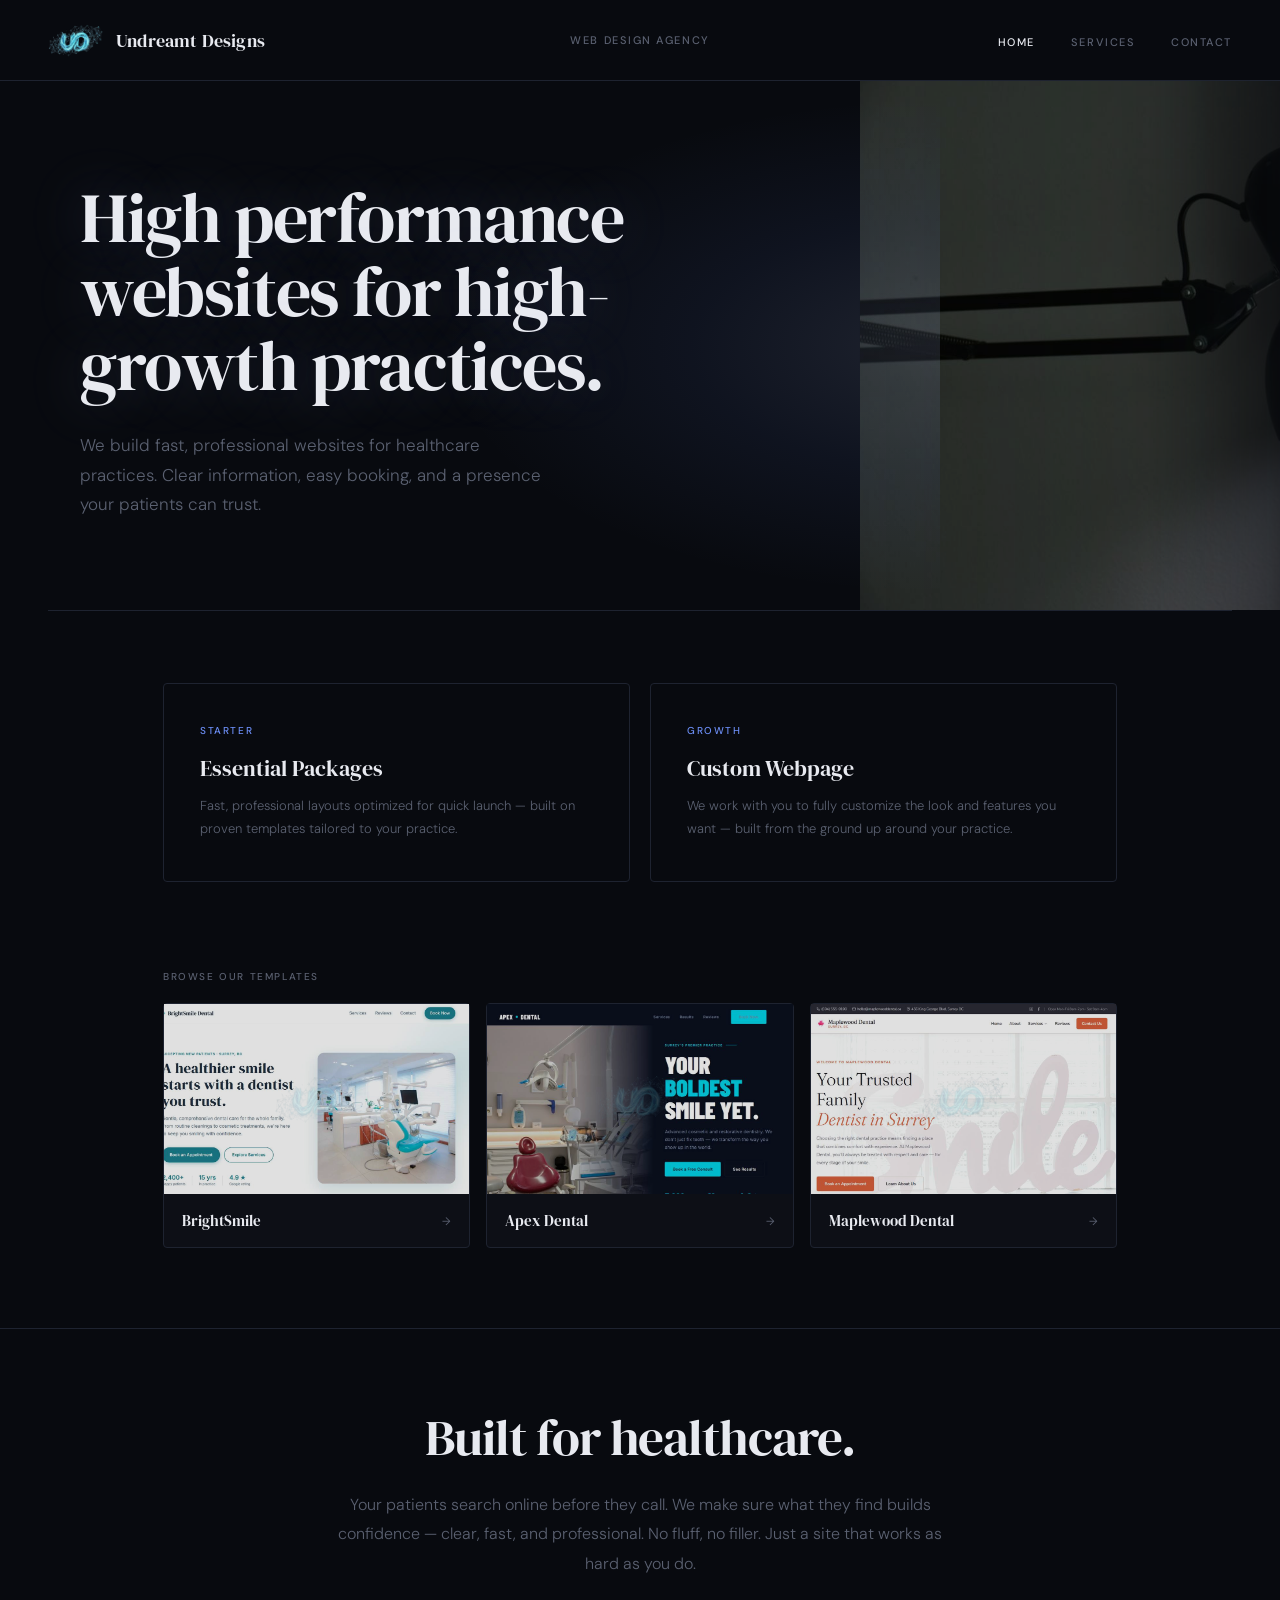
==== index.html @ f335ff95 "updated lamp" ====
<!DOCTYPE html>
<html lang="en">
<head>
  <meta charset="UTF-8" />
  <meta name="viewport" content="width=device-width, initial-scale=1.0" />
  <title>Undreamt Designs</title>
  <link rel="preconnect" href="https://fonts.googleapis.com" />
  <link rel="preconnect" href="https://fonts.gstatic.com" crossorigin />
  <link href="https://fonts.googleapis.com/css2?family=DM+Serif+Display&family=DM+Sans:wght@300;400;500&display=swap" rel="stylesheet" />
  <link rel="stylesheet" href="style.css" />
  <style>
    html {
      scroll-behavior: smooth;
    }

    /* ── Nav agency label ── */
    .nav-agency-label {
      font-size: 11px;
      font-weight: 500;
      letter-spacing: 0.14em;
      text-transform: uppercase;
      color: #5A6070;
      position: absolute;
      left: 50%;
      transform: translateX(-50%);
    }

    /* ── Template Showcase ── */
    .templates-section {
      max-width: 1050px;
      margin: 0 auto;
      padding: 0 48px 80px;
    }

    .templates-label {
      font-size: 10px;
      font-weight: 500;
      letter-spacing: 0.16em;
      text-transform: uppercase;
      color: #5A6070;
      margin-bottom: 20px;
      padding-top: 8px;
    }

    .templates-grid {
      display: grid;
      grid-template-columns: repeat(3, 1fr);
      gap: 16px;
    }

    /* ── Template Card pop-out ── */
    .template-card {
      border: 1px solid #1E2330;
      border-radius: 4px;
      overflow: visible;
      transition: transform 0.3s cubic-bezier(0.34, 1.56, 0.64, 1),
                  box-shadow 0.3s ease,
                  border-color 0.25s ease;
      position: relative;
      background: #0D0F16;
    }

    .template-card:hover {
      transform: scale(1.045) translateY(-6px);
      box-shadow: 0 24px 48px rgba(0, 0, 0, 0.55);
      border-color: #6C8EF5;
      z-index: 10;
    }

    /* ── Watermark overlay ── */
    .template-thumb-wrap {
      overflow: hidden;
      border-radius: 4px 4px 0 0;
      position: relative;
    }

    .template-thumb-wrap::after {
      content: '';
      position: absolute;
      inset: 0;
      background-image: url('logo-trimmed.png');
      background-repeat: no-repeat;
      background-position: center;
      background-size: 28%;
      opacity: 0.18;
      pointer-events: none;
    }

    .template-thumb {
      width: 100%;
      aspect-ratio: 16 / 10;
      object-fit: cover;
      object-position: center top;
      display: block;
      filter: brightness(0.88);
      transition: filter 0.3s ease;
    }

    .template-card:hover .template-thumb {
      filter: brightness(1);
    }

    .template-summary {
      padding: 16px 18px;
      display: flex;
      justify-content: space-between;
      align-items: center;
      cursor: pointer;
      user-select: none;
    }

    .template-name {
      font-family: 'DM Serif Display', serif;
      font-size: 15px;
      font-weight: 400;
      color: #E8EAF0;
    }

    .template-expand-icon {
      font-size: 11px;
      color: #5A6070;
      transition: transform 0.3s ease;
      display: inline-block;
    }

    details.template-card[open] .template-expand-icon {
      transform: rotate(90deg);
    }

    .template-detail {
      padding: 0 18px 20px;
      border-top: 1px solid #1E2330;
    }

    .template-detail p {
      font-size: 12px;
      font-weight: 300;
      color: #5A6070;
      line-height: 1.7;
      margin-bottom: 14px;
      padding-top: 14px;
    }

    .template-detail a {
      display: inline-block;
      font-size: 11px;
      font-weight: 500;
      color: #6C8EF5;
      letter-spacing: 0.07em;
      text-decoration: none;
      border-bottom: 1px solid #6C8EF5;
      padding-bottom: 2px;
    }

    .template-detail a:hover {
      opacity: 0.75;
    }

    details summary {
      list-style: none;
    }

    details summary::-webkit-details-marker {
      display: none;
    }
  </style>
</head>
<body>

  <nav>
    <div class="logo-container">
      <img src="logo-trimmed.png" class="logo-img" alt="Undreamt Designs logo" />
      <span class="logo-text">Undreamt Designs</span>
    </div>
    <span class="nav-agency-label">Web Design Agency</span>
    <ul>
      <li><a href="index.html" class="active">Home</a></li>
      <li><a href="#services">Services</a></li>
      <li><a href="contact.html">Contact</a></li>
    </ul>
  </nav>

  <section class="hero">
    <div class="hero-text">
      <h1>High performance websites for high-growth practices.</h1>
      <p>We build fast, professional websites for healthcare practices. Clear information, easy booking, and a presence your patients can trust.</p>
    </div>
    <div class="hero-lamp">
      <img src="lamp.jpg" alt="" aria-hidden="true" class="lamp-img" />
    </div>
  </section>

  <hr class="section-divider" />

  <div id="services"></div>

  <section class="tiers">
    <div class="tier-card">
      <div class="tier-label">Starter</div>
      <h3>Essential Packages</h3>
      <p>Fast, professional layouts optimized for quick launch — built on proven templates tailored to your practice.</p>
    </div>
    <div class="tier-card">
      <div class="tier-label">Growth</div>
      <h3>Custom Webpage</h3>
      <p>We work with you to fully customize the look and features you want — built from the ground up around your practice.</p>
    </div>
  </section>

  <div class="templates-section">
    <p class="templates-label">Browse our templates</p>
    <div class="templates-grid">

      <details class="template-card">
        <summary>
          <a href="https://fabo345-max.github.io/Dental-template-1/" target="_blank" class="template-thumb-wrap">
            <img src="template1.jpg" alt="BrightSmile template" class="template-thumb" />
          </a>
          <div class="template-summary">
            <span class="template-name">BrightSmile</span>
            <span class="template-expand-icon">→</span>
          </div>
        </summary>
        <div class="template-detail">
          <p>A clean, light dental practice site with a warm family feel. Includes appointment booking, services overview, and patient stats.</p>
          <a href="https://fabo345-max.github.io/Dental-template-1/" target="_blank">View live →</a>
        </div>
      </details>

      <details class="template-card">
        <summary>
          <a href="https://fabo345-max.github.io/Dental-template-2/" target="_blank" class="template-thumb-wrap">
            <img src="template2.jpg" alt="Apex Dental template" class="template-thumb" />
          </a>
          <div class="template-summary">
            <span class="template-name">Apex Dental</span>
            <span class="template-expand-icon">→</span>
          </div>
        </summary>
        <div class="template-detail">
          <p>Bold and modern dark design. Built for cosmetic and restorative practices that want to make a strong first impression.</p>
          <a href="https://fabo345-max.github.io/Dental-template-2/" target="_blank">View live →</a>
        </div>
      </details>

      <details class="template-card">
        <summary>
          <a href="https://fabo345-max.github.io/Dental-template-3/" target="_blank" class="template-thumb-wrap">
            <img src="template3.jpg" alt="Maplewood Dental template" class="template-thumb" />
          </a>
          <div class="template-summary">
            <span class="template-name">Maplewood Dental</span>
            <span class="template-expand-icon">→</span>
          </div>
        </summary>
        <div class="template-detail">
          <p>Warm and welcoming family practice design. Emphasizes trust, community, and accessibility with a classic Surrey feel.</p>
          <a href="https://fabo345-max.github.io/Dental-template-3/" target="_blank">View live →</a>
        </div>
      </details>

    </div>
  </div>

  <section class="about">
    <div class="about-inner">
      <h2>Built for healthcare.</h2>
      <p>Your patients search online before they call. We make sure what they find builds confidence — clear, fast, and professional. No fluff, no filler. Just a site that works as hard as you do.</p>
    </div>
  </section>

</body>
</html>
---- style.css ----
/* ── Reset & Base ── */
* {
  margin: 0;
  padding: 0;
  box-sizing: border-box;
}

body {
  font-family: 'DM Sans', sans-serif;
  background-color: #080A0F;
  color: #E8EAF0;
  min-height: 100vh;
}

/* ── Nav ── */
nav {
  display: flex;
  justify-content: space-between;
  align-items: center;
  padding: 22px 48px;
  border-bottom: 1px solid #1E2330;
  background-color: #080A0F;
  position: sticky;
  top: 0;
  z-index: 100;
}

.logo-container {
  display: flex;
  align-items: center;
  gap: 12px;
}

.logo-img {
  height: 36px;
  width: auto;
  display: block;
}

.logo-text {
  font-family: 'DM Serif Display', serif;
  font-size: 18px;
  font-weight: 400;
  color: #E8EAF0;
  letter-spacing: 0.01em;
}

nav ul {
  display: flex;
  gap: 36px;
  list-style: none;
  padding: 0;
  margin: 0;
}

nav ul a {
  font-size: 11px;
  font-weight: 500;
  letter-spacing: 0.14em;
  text-transform: uppercase;
  color: #5A6070;
  text-decoration: none;
  transition: color 0.2s ease;
}

nav ul a:hover,
nav ul a.active {
  color: #E8EAF0;
}

/* ── Hero ── */
.hero {
  max-width: 100%;
  margin: 0;
  padding: 0;
  display: grid;
  grid-template-columns: 1fr auto;
  align-items: center;
  position: relative;
  overflow: hidden;
  min-height: 520px;
}

/* Ambient glow — sits between text and lamp */
.hero::before {
  content: '';
  position: absolute;
  top: 50%;
  right: 340px;
  transform: translateY(-50%);
  width: 500px;
  height: 500px;
  background: radial-gradient(
    ellipse at center right,
    rgba(180, 200, 255, 0.13) 0%,
    rgba(108, 142, 245, 0.07) 35%,
    transparent 70%
  );
  pointer-events: none;
  z-index: 1;
}

.hero-text {
  padding: 100px 0 90px 80px;
  position: relative;
  z-index: 2;
  max-width: 700px;
}

.hero-lamp {
  position: relative;
  width: 420px;
  height: 100%;
  min-height: 520px;
  flex-shrink: 0;
  overflow: visible;
}

/* The lamp image — emerges from right edge */
.lamp-img {
  position: absolute;
  top: 50%;
  right: -60px;
  transform: translateY(-50%) scaleX(-1);
  height: 110%;
  width: auto;
  object-fit: cover;
  /* Dark edges fade into page background */
  -webkit-mask-image: linear-gradient(
    to right,
    transparent 0%,
    rgba(0,0,0,0.4) 15%,
    rgba(0,0,0,0.85) 40%,
    black 100%
  );
  mask-image: linear-gradient(
    to right,
    transparent 0%,
    rgba(0,0,0,0.4) 15%,
    rgba(0,0,0,0.85) 40%,
    black 100%
  );
  filter: brightness(0.75);
}

.eyebrow {
  font-size: 11px;
  font-weight: 500;
  letter-spacing: 0.16em;
  text-transform: uppercase;
  color: #6C8EF5;
  margin-bottom: 28px;
}

.hero h1 {
  font-family: 'DM Serif Display', serif;
  font-size: clamp(2.8rem, 5.5vw, 4.8rem);
  font-weight: 400;
  line-height: 1.05;
  letter-spacing: -0.02em;
  color: #E8EAF0;
  margin-bottom: 28px;
  text-shadow:
    0 0 60px rgba(200, 215, 255, 0.22),
    0 0 120px rgba(150, 180, 255, 0.1);
}

.hero p {
  font-size: 17px;
  font-weight: 300;
  color: #5A6070;
  line-height: 1.75;
  max-width: 480px;
  margin-bottom: 0;
}

/* ── CTA Link-style Button ── */
.cta-button {
  display: inline-block;
  font-size: 12px;
  font-weight: 500;
  color: #E8EAF0;
  text-decoration: none;
  border-bottom: 1px solid #6C8EF5;
  padding-bottom: 3px;
  letter-spacing: 0.07em;
  transition: color 0.2s ease;
}

.cta-button:hover {
  color: #6C8EF5;
}

/* ── Section Divider ── */
.section-divider {
  border: none;
  border-top: 1px solid #1E2330;
  margin: 0 48px;
}

/* ── Tier Cards ── */
.tiers {
  max-width: 1050px;
  margin: 0 auto;
  padding: 72px 48px 80px;
  display: grid;
  grid-template-columns: repeat(2, 1fr);
  gap: 20px;
}

.tier-card {
  border: 1px solid #1E2330;
  border-radius: 4px;
  padding: 40px 36px;
}

.tier-label {
  font-size: 10px;
  font-weight: 500;
  letter-spacing: 0.16em;
  text-transform: uppercase;
  color: #6C8EF5;
  margin-bottom: 16px;
}

.tier-card h3 {
  font-family: 'DM Serif Display', serif;
  font-size: 22px;
  font-weight: 400;
  color: #E8EAF0;
  margin-bottom: 12px;
}

.tier-card p {
  font-size: 13px;
  font-weight: 300;
  color: #5A6070;
  line-height: 1.75;
}

/* ── About ── */
.about {
  border-top: 1px solid #1E2330;
  padding: 80px 48px 100px;
  text-align: center;
}

.about-inner {
  max-width: 620px;
  margin: 0 auto;
}

.about-inner h2 {
  font-family: 'DM Serif Display', serif;
  font-size: clamp(2rem, 4vw, 3.2rem);
  font-weight: 400;
  color: #E8EAF0;
  letter-spacing: -0.02em;
  line-height: 1.1;
  margin-bottom: 24px;
}

.about-inner p {
  font-size: 16px;
  font-weight: 300;
  color: #5A6070;
  line-height: 1.85;
}

/* ── Inner Page Hero ── */
.page-hero {
  max-width: 700px;
  margin: 0 auto;
  padding: 90px 48px 60px;
}

.page-hero h1 {
  font-family: 'DM Serif Display', serif;
  font-size: clamp(2.4rem, 5vw, 4rem);
  font-weight: 400;
  color: #E8EAF0;
  letter-spacing: -0.02em;
  line-height: 1.05;
  margin-bottom: 20px;
}

.page-hero p {
  font-size: 16px;
  font-weight: 300;
  color: #5A6070;
  line-height: 1.75;
}

/* ── Services Grid ── */
.services-grid {
  max-width: 1050px;
  margin: 0 auto;
  padding: 0 48px 60px;
  display: grid;
  grid-template-columns: repeat(2, 1fr);
  gap: 20px;
}

.service-card {
  border: 1px solid #1E2330;
  border-radius: 4px;
  overflow: hidden;
  transition: border-color 0.25s ease;
}

.service-card:hover {
  border-color: #6C8EF5;
}

.service-icon {
  width: 100%;
  aspect-ratio: 4 / 3;
  object-fit: cover;
  object-position: center top;
  display: block;
  filter: brightness(0.85);
}

.service-card-body {
  padding: 28px 28px 32px;
}

.service-card h3 {
  font-family: 'DM Serif Display', serif;
  font-size: 19px;
  font-weight: 400;
  color: #E8EAF0;
  margin-bottom: 10px;
}

.service-card p {
  font-size: 13px;
  font-weight: 300;
  color: #5A6070;
  line-height: 1.75;
}

/* ── Services CTA Row ── */
.cta-row {
  text-align: center;
  padding: 20px 48px 100px;
}

/* ── Contact Form ── */
.contact-section {
  max-width: 560px;
  margin: 0 auto;
  padding: 0 48px 100px;
}

.contact-card {
  border: 1px solid #1E2330;
  border-radius: 4px;
  padding: 48px;
  display: flex;
  flex-direction: column;
  gap: 28px;
}

.contact-field {
  display: flex;
  flex-direction: column;
  gap: 8px;
}

label {
  font-size: 10px;
  font-weight: 500;
  letter-spacing: 0.14em;
  text-transform: uppercase;
  color: #5A6070;
}

input,
textarea {
  background-color: #0D0F16;
  border: 1px solid #1E2330;
  border-radius: 3px;
  padding: 12px 16px;
  color: #E8EAF0;
  font-family: 'DM Sans', sans-serif;
  font-size: 14px;
  font-weight: 300;
  outline: none;
  transition: border-color 0.2s ease;
  resize: vertical;
  width: 100%;
}

input:focus,
textarea:focus {
  border-color: #6C8EF5;
}

.contact-card button {
  display: inline-block;
  font-size: 12px;
  font-weight: 500;
  color: #E8EAF0;
  letter-spacing: 0.07em;
  background: none;
  border: none;
  border-bottom: 1px solid #6C8EF5;
  padding-bottom: 3px;
  cursor: pointer;
  transition: color 0.2s ease;
  align-self: flex-start;
  font-family: 'DM Sans', sans-serif;
}

.contact-card button:hover {
  color: #6C8EF5;
}
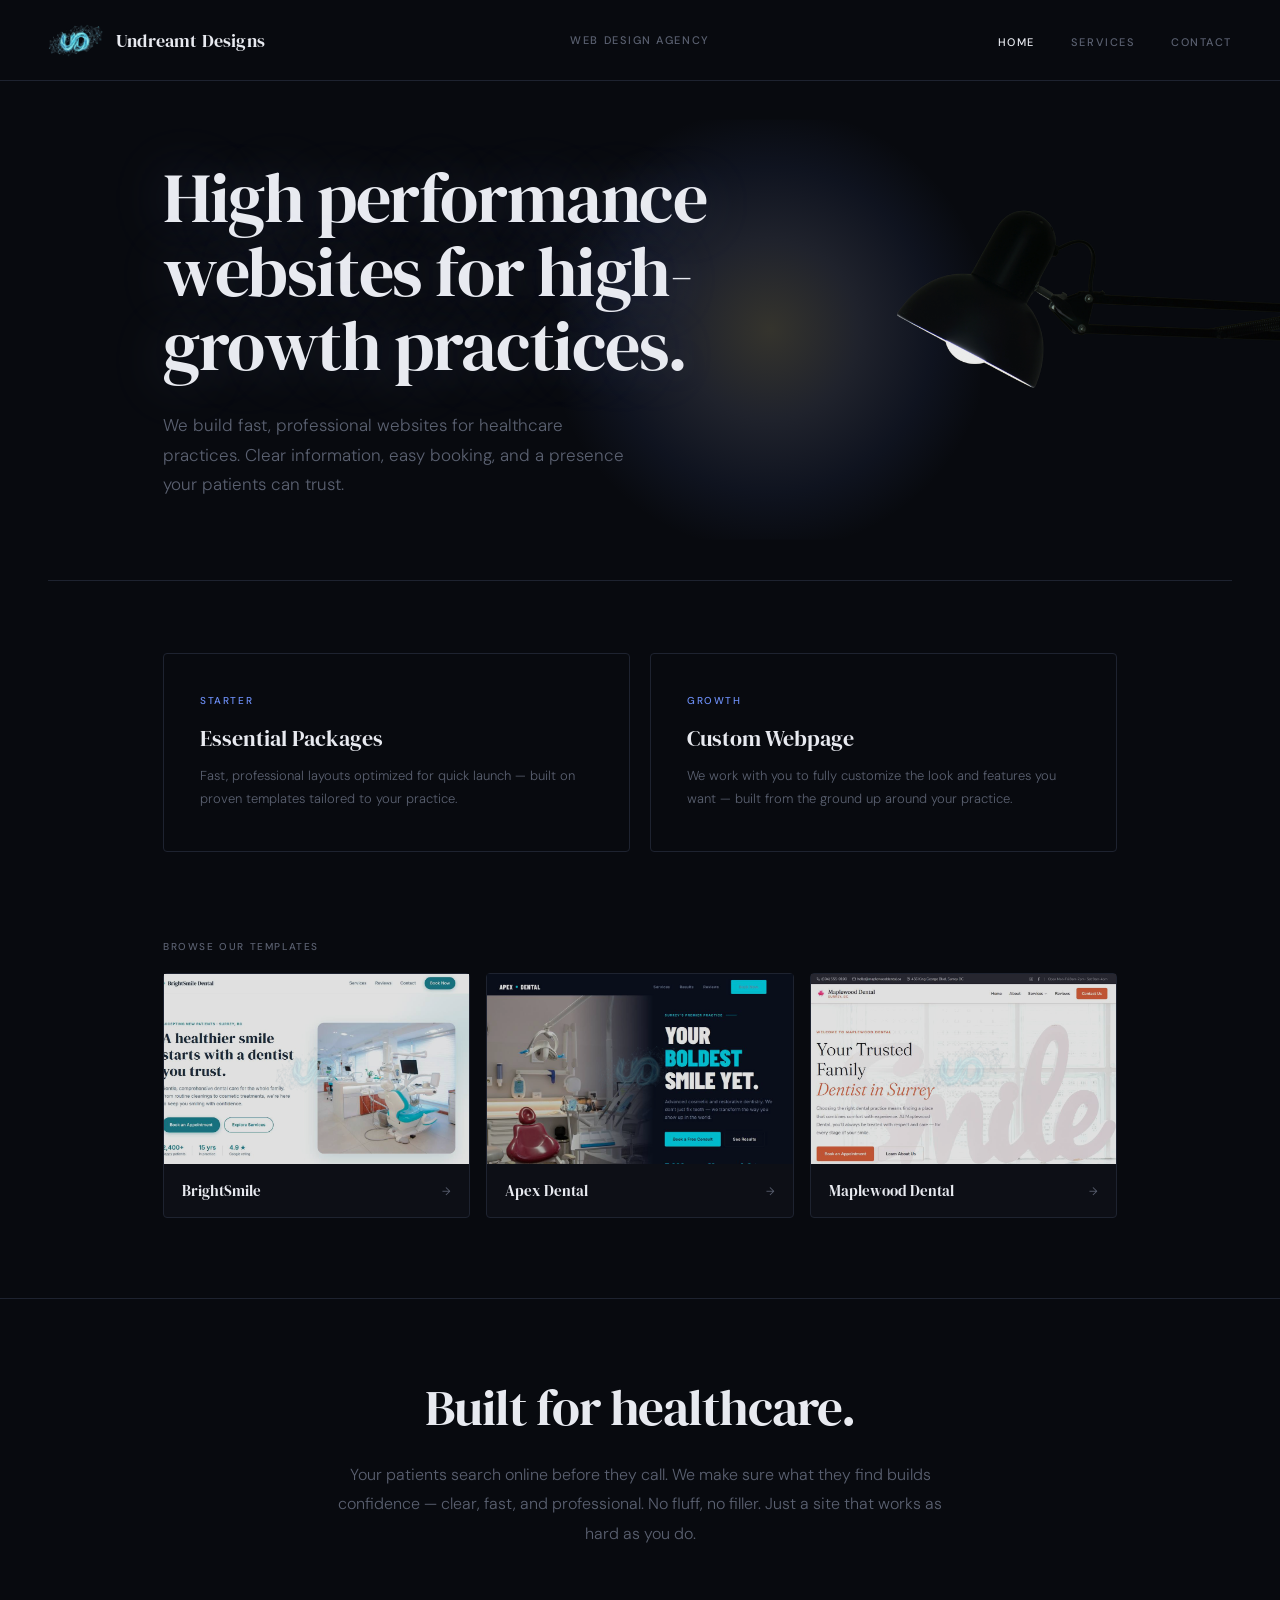
==== commit f3f09ba7: "lamp revision" ====
--- a/index.html
+++ b/index.html
@@ -186,7 +186,7 @@
       <p>We build fast, professional websites for healthcare practices. Clear information, easy booking, and a presence your patients can trust.</p>
     </div>
     <div class="hero-lamp">
-      <img src="lamp.jpg" alt="" aria-hidden="true" class="lamp-img" />
+      <img src="lamp.png" alt="" aria-hidden="true" class="lamp-img" />
     </div>
   </section>
 
--- a/style.css
+++ b/style.css
@@ -70,77 +70,57 @@
 
 /* ── Hero ── */
 .hero {
-  max-width: 100%;
-  margin: 0;
-  padding: 0;
-  display: grid;
-  grid-template-columns: 1fr auto;
+  max-width: 1050px;
+  margin: 0 auto;
+  padding: 80px 48px;
+  position: relative;
+  min-height: 480px;
+  display: flex;
   align-items: center;
+  overflow: visible;
+}
+
+.hero-text {
   position: relative;
-  overflow: hidden;
-  min-height: 520px;
-}
-
-/* Ambient glow — sits between text and lamp */
-.hero::before {
+  z-index: 2;
+  max-width: 680px;
+}
+
+.hero-lamp {
+  position: absolute;
+  right: -120px;
+  top: 50%;
+  transform: translateY(-50%);
+  width: 520px;
+  pointer-events: none;
+  z-index: 1;
+}
+
+.lamp-img {
+  width: 100%;
+  display: block;
+  opacity: 0.92;
+}
+
+/* Glow orb — emanates from the lamp bulb area toward the text */
+.hero-lamp::before {
   content: '';
   position: absolute;
-  top: 50%;
-  right: 340px;
-  transform: translateY(-50%);
-  width: 500px;
-  height: 500px;
+  /* Bulb is bottom-left of the lamp image */
+  bottom: 38%;
+  left: 5%;
+  width: 420px;
+  height: 420px;
   background: radial-gradient(
-    ellipse at center right,
-    rgba(180, 200, 255, 0.13) 0%,
-    rgba(108, 142, 245, 0.07) 35%,
-    transparent 70%
+    circle,
+    rgba(255, 240, 180, 0.18) 0%,
+    rgba(200, 210, 255, 0.12) 30%,
+    rgba(108, 142, 245, 0.07) 55%,
+    transparent 75%
   );
+  transform: translate(-55%, 40%);
   pointer-events: none;
-  z-index: 1;
-}
-
-.hero-text {
-  padding: 100px 0 90px 80px;
-  position: relative;
-  z-index: 2;
-  max-width: 700px;
-}
-
-.hero-lamp {
-  position: relative;
-  width: 420px;
-  height: 100%;
-  min-height: 520px;
-  flex-shrink: 0;
-  overflow: visible;
-}
-
-/* The lamp image — emerges from right edge */
-.lamp-img {
-  position: absolute;
-  top: 50%;
-  right: -60px;
-  transform: translateY(-50%) scaleX(-1);
-  height: 110%;
-  width: auto;
-  object-fit: cover;
-  /* Dark edges fade into page background */
-  -webkit-mask-image: linear-gradient(
-    to right,
-    transparent 0%,
-    rgba(0,0,0,0.4) 15%,
-    rgba(0,0,0,0.85) 40%,
-    black 100%
-  );
-  mask-image: linear-gradient(
-    to right,
-    transparent 0%,
-    rgba(0,0,0,0.4) 15%,
-    rgba(0,0,0,0.85) 40%,
-    black 100%
-  );
-  filter: brightness(0.75);
+  z-index: -1;
 }
 
 .eyebrow {
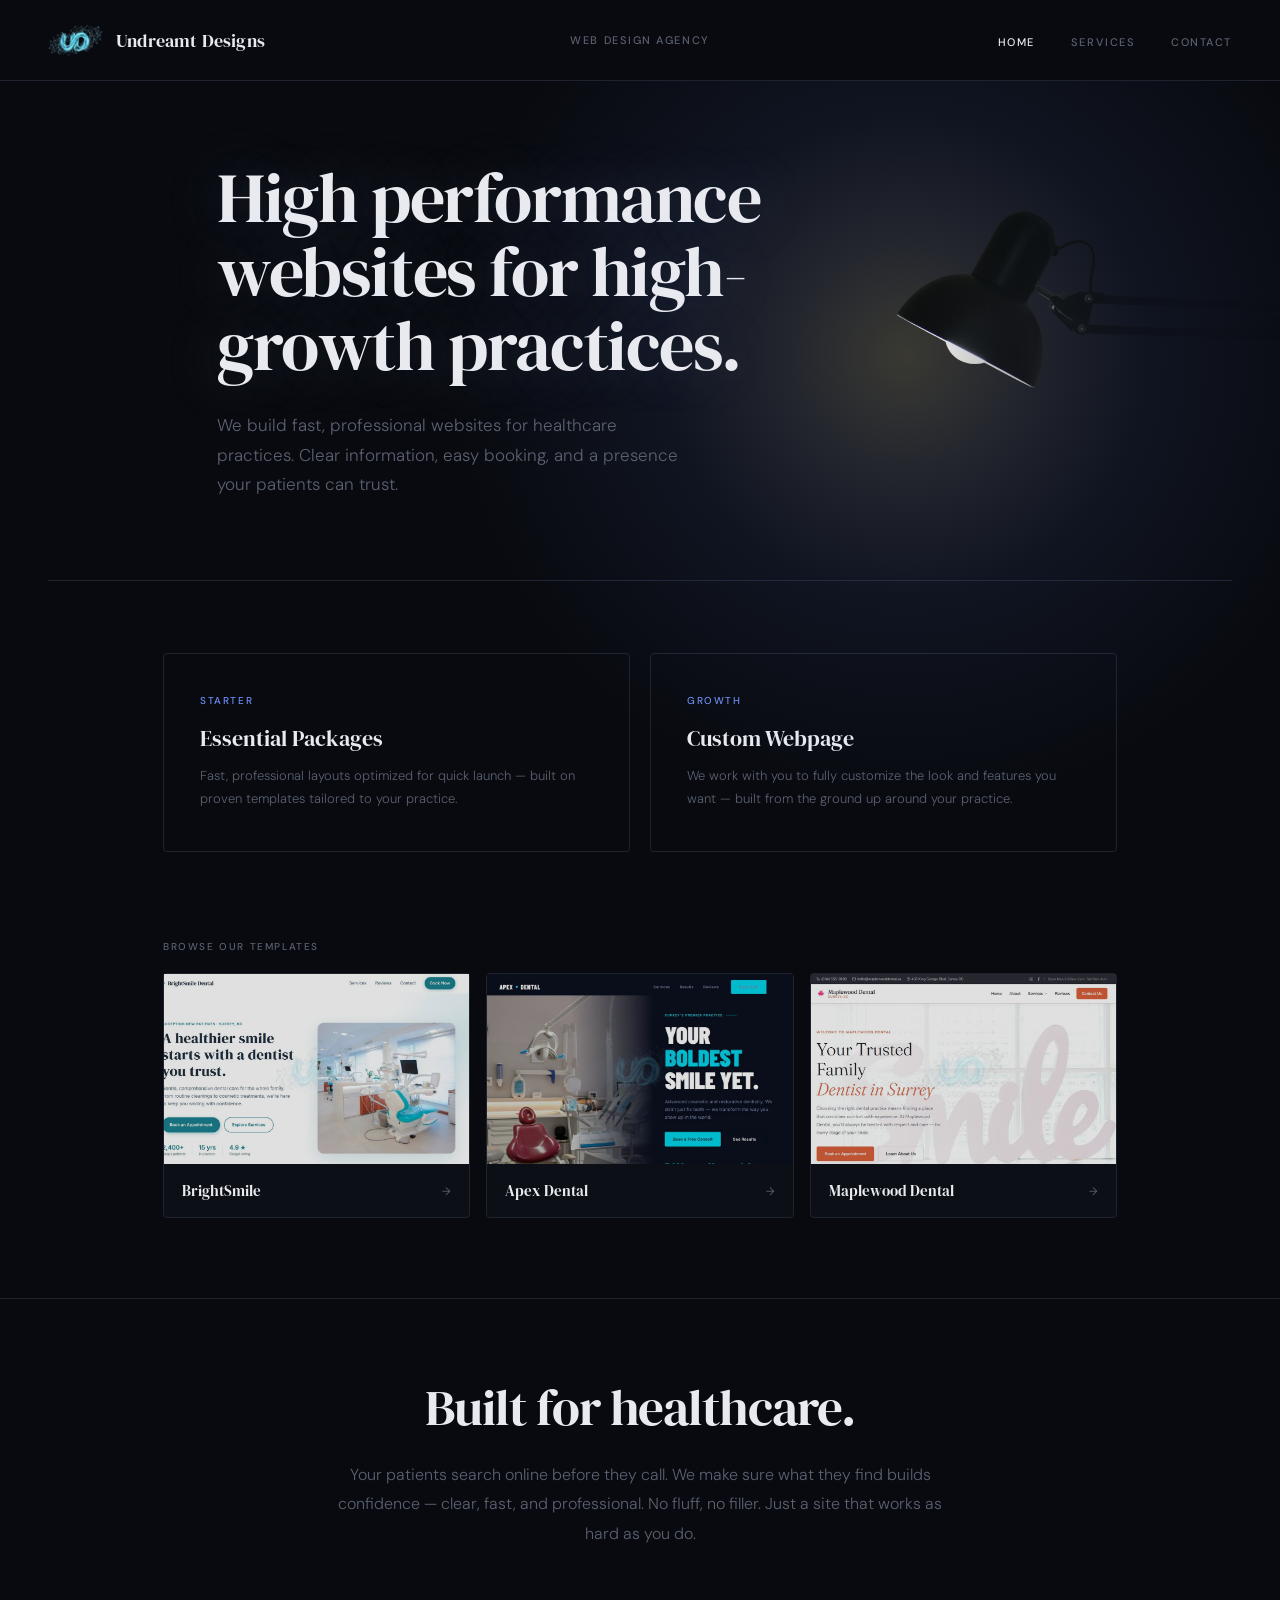
==== commit 981200d6: "d" ====
--- a/index.html
+++ b/index.html
@@ -162,6 +162,23 @@
 
     details summary::-webkit-details-marker {
       display: none;
+    }
+
+    /* ── Mobile overrides ── */
+    @media (max-width: 768px) {
+      .templates-section {
+        padding: 0 20px 60px;
+      }
+      .templates-grid {
+        grid-template-columns: 1fr;
+        gap: 14px;
+      }
+      .template-card:hover {
+        transform: none;
+      }
+      .nav-agency-label {
+        display: none;
+      }
     }
   </style>
 </head>
--- a/style.css
+++ b/style.css
@@ -77,13 +77,15 @@
   min-height: 480px;
   display: flex;
   align-items: center;
+  justify-content: flex-end;
   overflow: visible;
 }
 
 .hero-text {
   position: relative;
-  z-index: 2;
-  max-width: 680px;
+  z-index: 3;
+  max-width: 620px;
+  margin-right: 280px;
 }
 
 .hero-lamp {
@@ -94,33 +96,51 @@
   width: 520px;
   pointer-events: none;
   z-index: 1;
+  -webkit-mask-image: linear-gradient(
+    to right,
+    black 0%,
+    black 30%,
+    rgba(0,0,0,0.6) 55%,
+    rgba(0,0,0,0.2) 75%,
+    transparent 100%
+  );
+  mask-image: linear-gradient(
+    to right,
+    black 0%,
+    black 30%,
+    rgba(0,0,0,0.6) 55%,
+    rgba(0,0,0,0.2) 75%,
+    transparent 100%
+  );
 }
 
 .lamp-img {
   width: 100%;
   display: block;
   opacity: 0.92;
-}
-
-/* Glow orb — emanates from the lamp bulb area toward the text */
-.hero-lamp::before {
+  mix-blend-mode: screen;
+}
+
+/* Glow — lives on the hero so it can arc freely across the full width */
+.hero::after {
   content: '';
   position: absolute;
-  /* Bulb is bottom-left of the lamp image */
-  bottom: 38%;
-  left: 5%;
-  width: 420px;
-  height: 420px;
+  /* Anchor near the lamp bulb: right side, vertically centered */
+  right: 260px;
+  top: 55%;
+  width: 900px;
+  height: 900px;
   background: radial-gradient(
     circle,
-    rgba(255, 240, 180, 0.18) 0%,
-    rgba(200, 210, 255, 0.12) 30%,
-    rgba(108, 142, 245, 0.07) 55%,
-    transparent 75%
+    rgba(255, 245, 190, 0.20) 0%,
+    rgba(220, 225, 255, 0.13) 18%,
+    rgba(108, 142, 245, 0.08) 38%,
+    rgba(108, 142, 245, 0.03) 58%,
+    transparent 72%
   );
-  transform: translate(-55%, 40%);
+  transform: translate(50%, -50%);
   pointer-events: none;
-  z-index: -1;
+  z-index: 0;
 }
 
 .eyebrow {
@@ -396,3 +416,159 @@
 .contact-card button:hover {
   color: #6C8EF5;
 }
+
+/* ══════════════════════════════════════════
+   MOBILE RESPONSIVE — max 768px
+   ══════════════════════════════════════════ */
+@media (max-width: 768px) {
+
+  /* ── Nav ── */
+  nav {
+    padding: 16px 20px;
+    flex-wrap: wrap;
+    gap: 12px;
+  }
+
+  .logo-text {
+    font-size: 15px;
+  }
+
+  .logo-img {
+    height: 28px;
+  }
+
+  /* Hide "Web Design Agency" label on mobile — too cramped */
+  .nav-agency-label {
+    display: none;
+  }
+
+  nav ul {
+    gap: 18px;
+  }
+
+  nav ul a {
+    font-size: 10px;
+  }
+
+  /* ── Hero ── */
+  .hero {
+    padding: 48px 20px 40px;
+    min-height: auto;
+    flex-direction: column;
+    align-items: flex-start;
+    justify-content: flex-start;
+    overflow: hidden;
+  }
+
+  .hero-text {
+    max-width: 100%;
+    margin-right: 0;
+    z-index: 2;
+  }
+
+  /* Hide lamp on mobile — too complex to lay out */
+  .hero-lamp {
+    display: none;
+  }
+
+  /* Kill glow pseudo-element on mobile */
+  .hero::after {
+    display: none;
+  }
+
+  .hero h1 {
+    font-size: clamp(2rem, 9vw, 2.8rem);
+    margin-bottom: 16px;
+  }
+
+  .hero p {
+    font-size: 15px;
+    max-width: 100%;
+  }
+
+  /* ── Section divider ── */
+  .section-divider {
+    margin: 0 20px;
+  }
+
+  /* ── Tier cards ── */
+  .tiers {
+    padding: 40px 20px 48px;
+    grid-template-columns: 1fr;
+    gap: 14px;
+  }
+
+  .tier-card {
+    padding: 28px 24px;
+  }
+
+  /* ── Templates section ── */
+  .templates-section {
+    padding: 0 20px 60px;
+  }
+
+  .templates-grid {
+    grid-template-columns: 1fr;
+    gap: 14px;
+  }
+
+  /* ── About ── */
+  .about {
+    padding: 60px 20px 72px;
+  }
+
+  /* ── Page hero (services/contact inner pages) ── */
+  .page-hero {
+    padding: 60px 20px 40px;
+  }
+
+  .page-hero h1 {
+    font-size: clamp(2rem, 8vw, 2.8rem);
+  }
+
+  /* ── Services grid ── */
+  .services-grid {
+    padding: 0 20px 48px;
+    grid-template-columns: 1fr;
+  }
+
+  /* ── CTA row ── */
+  .cta-row {
+    padding: 0 20px 80px;
+  }
+
+  /* ── Contact form ── */
+  .contact-section {
+    padding: 0 20px 80px;
+  }
+
+  .contact-card {
+    padding: 28px 20px;
+  }
+}
+
+/* ══════════════════════════════════════════
+   SMALL MOBILE — max 480px
+   ══════════════════════════════════════════ */
+@media (max-width: 480px) {
+
+  nav ul {
+    gap: 12px;
+  }
+
+  .logo-text {
+    font-size: 13px;
+  }
+
+  .hero h1 {
+    font-size: 1.9rem;
+  }
+
+  .tier-card h3 {
+    font-size: 19px;
+  }
+
+  .about-inner h2 {
+    font-size: 1.8rem;
+  }
+}
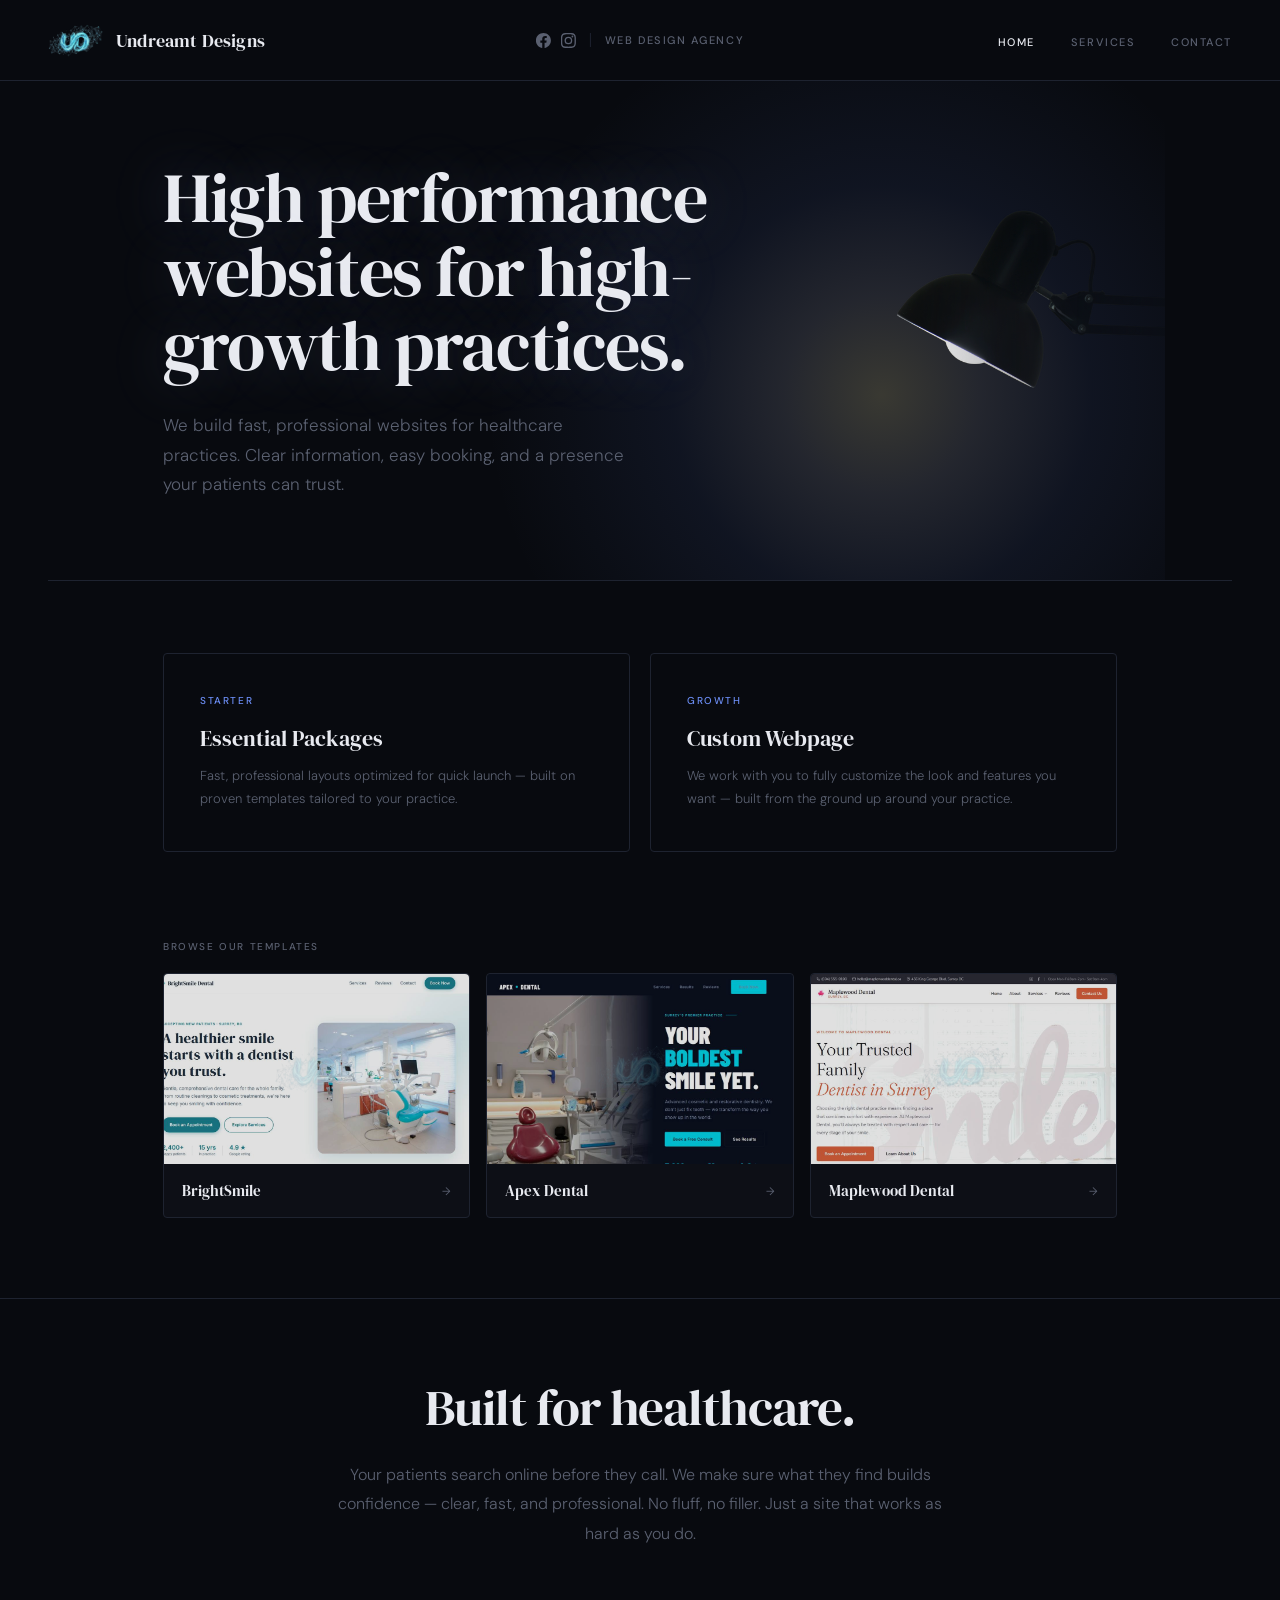
==== commit 76a26477: "social media links" ====
--- a/index.html
+++ b/index.html
@@ -13,16 +13,53 @@
       scroll-behavior: smooth;
     }
 
-    /* ── Nav agency label ── */
+    /* ── Nav center group (social icons + label) ── */
+    .nav-center {
+      position: absolute;
+      left: 50%;
+      transform: translateX(-50%);
+      display: flex;
+      align-items: center;
+      gap: 14px;
+    }
+
+    .nav-social {
+      display: flex;
+      align-items: center;
+      gap: 10px;
+    }
+
+    .nav-social a {
+      display: flex;
+      align-items: center;
+      justify-content: center;
+      color: #5A6070;
+      transition: color 0.2s ease;
+      text-decoration: none;
+    }
+
+    .nav-social a:hover {
+      color: #E8EAF0;
+    }
+
+    .nav-social svg {
+      width: 15px;
+      height: 15px;
+      fill: currentColor;
+    }
+
     .nav-agency-label {
       font-size: 11px;
       font-weight: 500;
       letter-spacing: 0.14em;
       text-transform: uppercase;
       color: #5A6070;
-      position: absolute;
-      left: 50%;
-      transform: translateX(-50%);
+    }
+
+    .nav-divider {
+      width: 1px;
+      height: 14px;
+      background: #1E2330;
     }
 
     /* ── Template Showcase ── */
@@ -72,6 +109,7 @@
       overflow: hidden;
       border-radius: 4px 4px 0 0;
       position: relative;
+      display: block;
     }
 
     .template-thumb-wrap::after {
@@ -164,7 +202,7 @@
       display: none;
     }
 
-    /* ── Mobile overrides ── */
+    /* ── Mobile overrides for templates ── */
     @media (max-width: 768px) {
       .templates-section {
         padding: 0 20px 60px;
@@ -176,8 +214,14 @@
       .template-card:hover {
         transform: none;
       }
-      .nav-agency-label {
+      .nav-center {
         display: none;
+      }
+    }
+
+    @media (max-width: 480px) {
+      .templates-section {
+        padding: 0 16px 52px;
       }
     }
   </style>
@@ -189,7 +233,26 @@
       <img src="logo-trimmed.png" class="logo-img" alt="Undreamt Designs logo" />
       <span class="logo-text">Undreamt Designs</span>
     </div>
-    <span class="nav-agency-label">Web Design Agency</span>
+
+    <div class="nav-center">
+      <div class="nav-social">
+        <!-- Facebook -->
+        <a href="https://www.facebook.com/profile.php?id=61591300474816" target="_blank" rel="noopener" aria-label="Facebook">
+          <svg viewBox="0 0 24 24" xmlns="http://www.w3.org/2000/svg">
+            <path d="M24 12.073C24 5.405 18.627 0 12 0S0 5.405 0 12.073C0 18.1 4.388 23.094 10.125 24v-8.437H7.078v-3.49h3.047V9.41c0-3.025 1.792-4.697 4.533-4.697 1.313 0 2.686.235 2.686.235v2.97h-1.514c-1.491 0-1.956.93-1.956 1.887v2.268h3.328l-.532 3.49h-2.796V24C19.612 23.094 24 18.1 24 12.073z"/>
+          </svg>
+        </a>
+        <!-- Instagram -->
+        <a href="https://www.instagram.com/undreamt_designs/" target="_blank" rel="noopener" aria-label="Instagram">
+          <svg viewBox="0 0 24 24" xmlns="http://www.w3.org/2000/svg">
+            <path d="M12 2.163c3.204 0 3.584.012 4.85.07 3.252.148 4.771 1.691 4.919 4.919.058 1.265.069 1.645.069 4.849 0 3.205-.012 3.584-.069 4.849-.149 3.225-1.664 4.771-4.919 4.919-1.266.058-1.644.07-4.85.07-3.204 0-3.584-.012-4.849-.07-3.26-.149-4.771-1.699-4.919-4.92-.058-1.265-.07-1.644-.07-4.849 0-3.204.013-3.583.07-4.849.149-3.227 1.664-4.771 4.919-4.919 1.266-.057 1.645-.069 4.849-.069zM12 0C8.741 0 8.333.014 7.053.072 2.695.272.273 2.69.073 7.052.014 8.333 0 8.741 0 12c0 3.259.014 3.668.072 4.948.2 4.358 2.618 6.78 6.98 6.98C8.333 23.986 8.741 24 12 24c3.259 0 3.668-.014 4.948-.072 4.354-.2 6.782-2.618 6.979-6.98.059-1.28.073-1.689.073-4.948 0-3.259-.014-3.667-.072-4.947-.196-4.354-2.617-6.78-6.979-6.98C15.668.014 15.259 0 12 0zm0 5.838a6.162 6.162 0 100 12.324 6.162 6.162 0 000-12.324zM12 16a4 4 0 110-8 4 4 0 010 8zm6.406-11.845a1.44 1.44 0 100 2.881 1.44 1.44 0 000-2.881z"/>
+          </svg>
+        </a>
+      </div>
+      <div class="nav-divider"></div>
+      <span class="nav-agency-label">Web Design Agency</span>
+    </div>
+
     <ul>
       <li><a href="index.html" class="active">Home</a></li>
       <li><a href="#services">Services</a></li>
--- a/style.css
+++ b/style.css
@@ -77,17 +77,16 @@
   min-height: 480px;
   display: flex;
   align-items: center;
-  justify-content: flex-end;
-  overflow: visible;
+  overflow: hidden;
 }
 
 .hero-text {
   position: relative;
   z-index: 3;
-  max-width: 620px;
-  margin-right: 280px;
-}
-
+  max-width: 560px;
+}
+
+/* Lamp */
 .hero-lamp {
   position: absolute;
   right: -120px;
@@ -121,15 +120,22 @@
   mix-blend-mode: screen;
 }
 
-/* Glow — lives on the hero so it can arc freely across the full width */
+/*
+  Glow — centred on the bulb opening.
+  Bulb is at ~22% from left of the lamp image, ~68% from top.
+  Desktop: lamp 520px wide, right:-120px inside 1050px hero.
+    lamp left edge = 1050 + 120 - 520 = 650px from hero left
+    bulb x = 650 + 520*0.22 = 764px from left = 286px from right = ~27% from right
+    bulb y = (480/2) - (520/1.5/2) + (520/1.5)*0.68 ≈ 63% of hero height
+  transform: translate(50%, -50%) centres the circle on that point.
+*/
 .hero::after {
   content: '';
   position: absolute;
-  /* Anchor near the lamp bulb: right side, vertically centered */
-  right: 260px;
-  top: 55%;
-  width: 900px;
-  height: 900px;
+  right: 27%;
+  top: 63%;
+  width: 780px;
+  height: 780px;
   background: radial-gradient(
     circle,
     rgba(255, 245, 190, 0.20) 0%,
@@ -418,7 +424,32 @@
 }
 
 /* ══════════════════════════════════════════
-   MOBILE RESPONSIVE — max 768px
+   TABLET — max 900px
+   ══════════════════════════════════════════ */
+@media (max-width: 900px) {
+  /*
+    Lamp 400px wide, right:-80px inside ~900px hero.
+    lamp left = 900+80-400 = 580px
+    bulb x = 580 + 400*0.22 = 668px from left = 232px from right = ~26% from right
+    bulb y stays ~63% of hero height
+  */
+  .hero-lamp {
+    width: 400px;
+    right: -80px;
+  }
+
+  .hero::after {
+    right: 26%;
+    top: 63%;
+  }
+
+  .hero h1 {
+    font-size: clamp(2.4rem, 4.5vw, 3.4rem);
+  }
+}
+
+/* ══════════════════════════════════════════
+   MOBILE — max 768px
    ══════════════════════════════════════════ */
 @media (max-width: 768px) {
 
@@ -437,7 +468,6 @@
     height: 28px;
   }
 
-  /* Hide "Web Design Agency" label on mobile — too cramped */
   .nav-agency-label {
     display: none;
   }
@@ -452,32 +482,49 @@
 
   /* ── Hero ── */
   .hero {
-    padding: 48px 20px 40px;
+    padding: 52px 24px 48px;
     min-height: auto;
-    flex-direction: column;
-    align-items: flex-start;
-    justify-content: flex-start;
     overflow: hidden;
   }
 
   .hero-text {
     max-width: 100%;
-    margin-right: 0;
+    position: relative;
     z-index: 2;
   }
 
-  /* Hide lamp on mobile — too complex to lay out */
+  /*
+    Mobile: lamp 75vw wide, right:-30px.
+    At 390px screen: lamp=292px, lamp left=390+30-292=128px
+      bulb x = 128 + 292*0.22 = 192px from left = 198px from right = ~51% from right
+    At 360px screen: lamp=270px, lamp left=360+30-270=120px
+      bulb x = 120 + 270*0.22 = 179px from left = 181px from right = ~50% from right
+    Consistent ~50% from right across all mobile widths.
+    Bulb y: hero height ~420px on mobile, lamp height=75vw/1.5=50vw
+      lamp top = 210 - 25vw, bulb y = lamp_top + 50vw*0.68 = 210 + 9vw ≈ 54% of hero height
+  */
   .hero-lamp {
-    display: none;
-  }
-
-  /* Kill glow pseudo-element on mobile */
+    display: block;
+    position: absolute;
+    right: -30px;
+    top: 50%;
+    transform: translateY(-50%);
+    width: 75vw;
+    max-width: 340px;
+    opacity: 0.9;
+    mix-blend-mode: screen;
+  }
+
   .hero::after {
-    display: none;
+    right: 50%;
+    top: 58%;
+    width: 340px;
+    height: 340px;
+    transform: translate(50%, -50%);
   }
 
   .hero h1 {
-    font-size: clamp(2rem, 9vw, 2.8rem);
+    font-size: clamp(2rem, 8.5vw, 2.8rem);
     margin-bottom: 16px;
   }
 
@@ -502,16 +549,6 @@
     padding: 28px 24px;
   }
 
-  /* ── Templates section ── */
-  .templates-section {
-    padding: 0 20px 60px;
-  }
-
-  .templates-grid {
-    grid-template-columns: 1fr;
-    gap: 14px;
-  }
-
   /* ── About ── */
   .about {
     padding: 60px 20px 72px;
@@ -552,16 +589,33 @@
    ══════════════════════════════════════════ */
 @media (max-width: 480px) {
 
+  nav {
+    padding: 14px 16px;
+  }
+
   nav ul {
-    gap: 12px;
+    gap: 14px;
   }
 
   .logo-text {
     font-size: 13px;
   }
 
+  .hero {
+    padding: 44px 16px 40px;
+  }
+
+  /*
+    At 360px: lamp=75vw=270px, right:-30px
+    bulb still lands at ~50% from right, glow stays consistent
+  */
+  .hero::after {
+    width: 280px;
+    height: 280px;
+  }
+
   .hero h1 {
-    font-size: 1.9rem;
+    font-size: 1.85rem;
   }
 
   .tier-card h3 {
@@ -571,4 +625,8 @@
   .about-inner h2 {
     font-size: 1.8rem;
   }
-}
+
+  .tiers {
+    padding: 36px 16px 44px;
+  }
+}
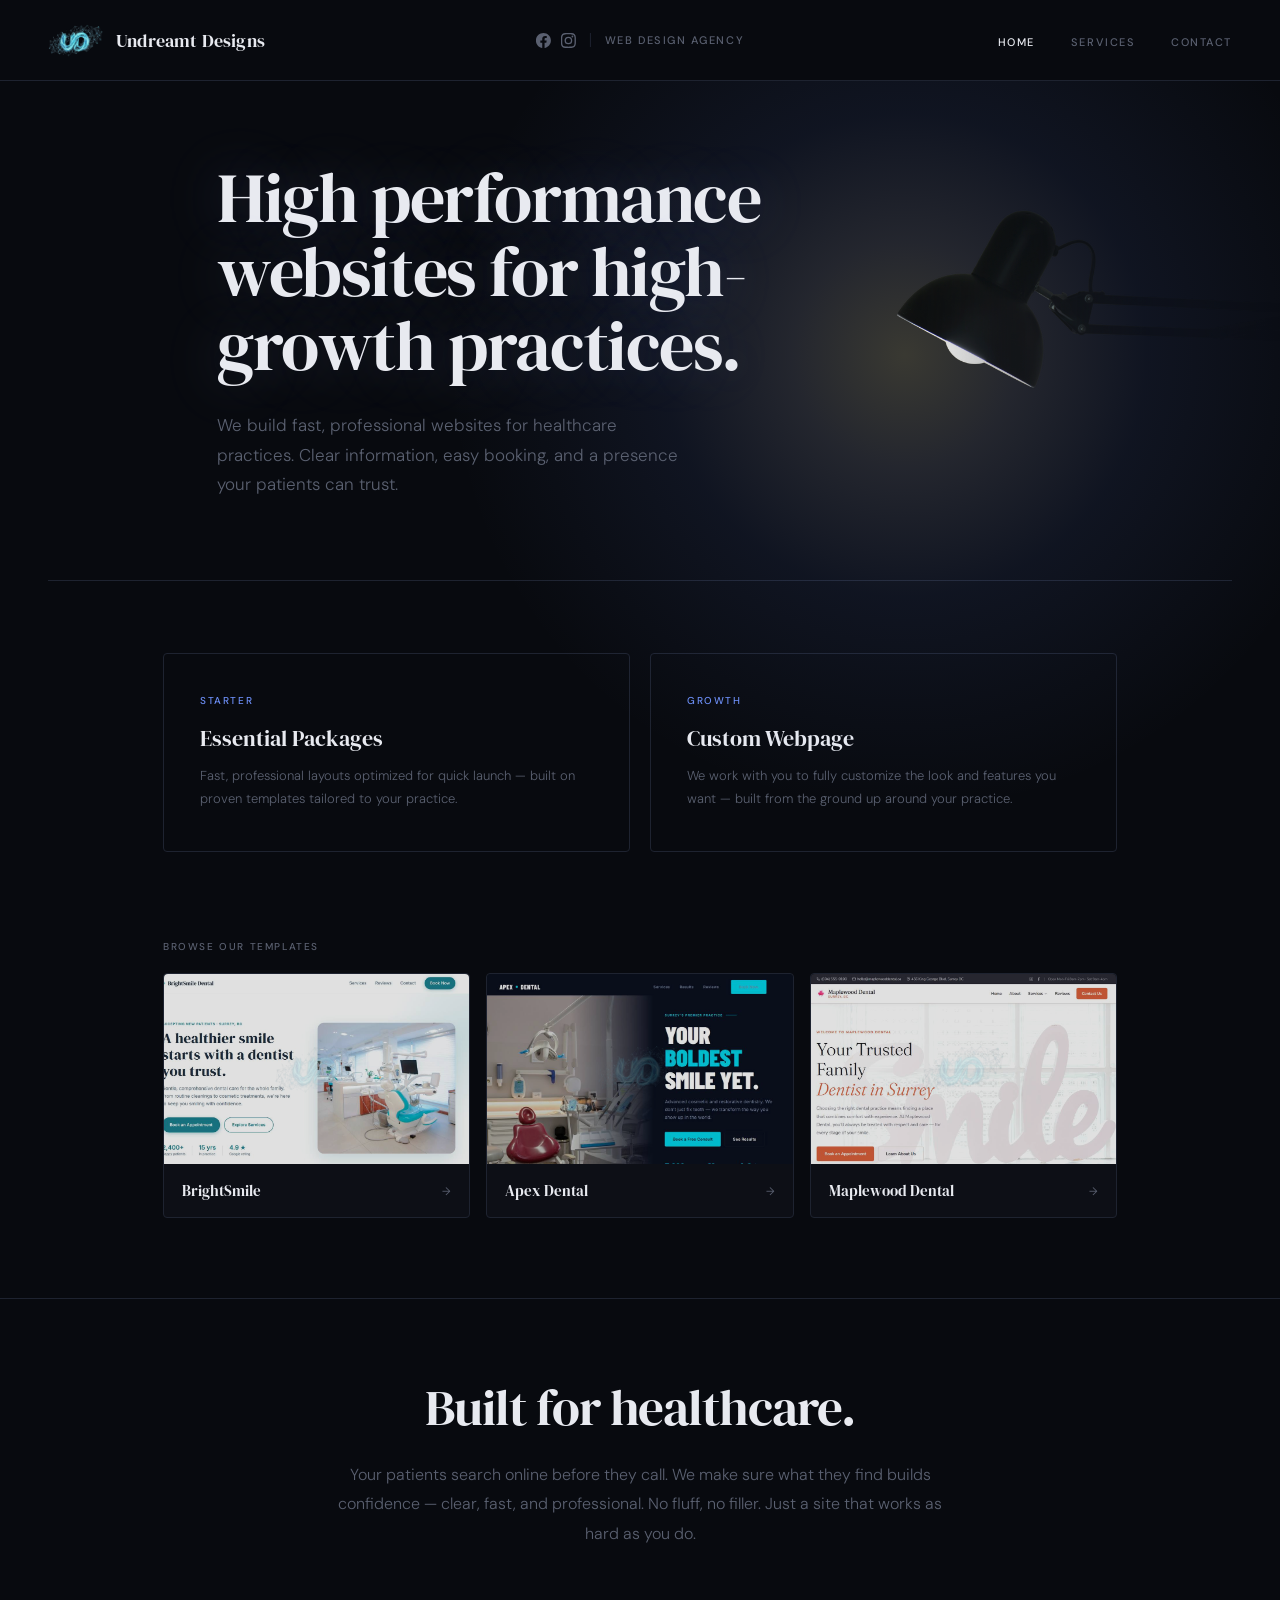
==== commit d3e39cb9: "new social linl" ====
--- a/index.html
+++ b/index.html
@@ -13,7 +13,7 @@
       scroll-behavior: smooth;
     }
 
-    /* ── Nav center group (social icons + label) ── */
+    /* ── Nav center group ── */
     .nav-center {
       position: absolute;
       left: 50%;
@@ -202,8 +202,11 @@
       display: none;
     }
 
-    /* ── Mobile overrides for templates ── */
+    /* ── Mobile overrides ── */
     @media (max-width: 768px) {
+      .nav-center {
+        display: none;
+      }
       .templates-section {
         padding: 0 20px 60px;
       }
@@ -213,9 +216,6 @@
       }
       .template-card:hover {
         transform: none;
-      }
-      .nav-center {
-        display: none;
       }
     }
 
@@ -236,13 +236,11 @@
 
     <div class="nav-center">
       <div class="nav-social">
-        <!-- Facebook -->
         <a href="https://www.facebook.com/profile.php?id=61591300474816" target="_blank" rel="noopener" aria-label="Facebook">
           <svg viewBox="0 0 24 24" xmlns="http://www.w3.org/2000/svg">
             <path d="M24 12.073C24 5.405 18.627 0 12 0S0 5.405 0 12.073C0 18.1 4.388 23.094 10.125 24v-8.437H7.078v-3.49h3.047V9.41c0-3.025 1.792-4.697 4.533-4.697 1.313 0 2.686.235 2.686.235v2.97h-1.514c-1.491 0-1.956.93-1.956 1.887v2.268h3.328l-.532 3.49h-2.796V24C19.612 23.094 24 18.1 24 12.073z"/>
           </svg>
         </a>
-        <!-- Instagram -->
         <a href="https://www.instagram.com/undreamt_designs/" target="_blank" rel="noopener" aria-label="Instagram">
           <svg viewBox="0 0 24 24" xmlns="http://www.w3.org/2000/svg">
             <path d="M12 2.163c3.204 0 3.584.012 4.85.07 3.252.148 4.771 1.691 4.919 4.919.058 1.265.069 1.645.069 4.849 0 3.205-.012 3.584-.069 4.849-.149 3.225-1.664 4.771-4.919 4.919-1.266.058-1.644.07-4.85.07-3.204 0-3.584-.012-4.849-.07-3.26-.149-4.771-1.699-4.919-4.92-.058-1.265-.07-1.644-.07-4.849 0-3.204.013-3.583.07-4.849.149-3.227 1.664-4.771 4.919-4.919 1.266-.057 1.645-.069 4.849-.069zM12 0C8.741 0 8.333.014 7.053.072 2.695.272.273 2.69.073 7.052.014 8.333 0 8.741 0 12c0 3.259.014 3.668.072 4.948.2 4.358 2.618 6.78 6.98 6.98C8.333 23.986 8.741 24 12 24c3.259 0 3.668-.014 4.948-.072 4.354-.2 6.782-2.618 6.979-6.98.059-1.28.073-1.689.073-4.948 0-3.259-.014-3.667-.072-4.947-.196-4.354-2.617-6.78-6.979-6.98C15.668.014 15.259 0 12 0zm0 5.838a6.162 6.162 0 100 12.324 6.162 6.162 0 000-12.324zM12 16a4 4 0 110-8 4 4 0 010 8zm6.406-11.845a1.44 1.44 0 100 2.881 1.44 1.44 0 000-2.881z"/>
--- a/style.css
+++ b/style.css
@@ -77,16 +77,17 @@
   min-height: 480px;
   display: flex;
   align-items: center;
-  overflow: hidden;
+  justify-content: flex-end;
+  overflow: visible;
 }
 
 .hero-text {
   position: relative;
   z-index: 3;
-  max-width: 560px;
-}
-
-/* Lamp */
+  max-width: 620px;
+  margin-right: 280px;
+}
+
 .hero-lamp {
   position: absolute;
   right: -120px;
@@ -120,22 +121,13 @@
   mix-blend-mode: screen;
 }
 
-/*
-  Glow — centred on the bulb opening.
-  Bulb is at ~22% from left of the lamp image, ~68% from top.
-  Desktop: lamp 520px wide, right:-120px inside 1050px hero.
-    lamp left edge = 1050 + 120 - 520 = 650px from hero left
-    bulb x = 650 + 520*0.22 = 764px from left = 286px from right = ~27% from right
-    bulb y = (480/2) - (520/1.5/2) + (520/1.5)*0.68 ≈ 63% of hero height
-  transform: translate(50%, -50%) centres the circle on that point.
-*/
 .hero::after {
   content: '';
   position: absolute;
-  right: 27%;
-  top: 63%;
-  width: 780px;
-  height: 780px;
+  right: 260px;
+  top: 55%;
+  width: 900px;
+  height: 900px;
   background: radial-gradient(
     circle,
     rgba(255, 245, 190, 0.20) 0%,
@@ -424,32 +416,7 @@
 }
 
 /* ══════════════════════════════════════════
-   TABLET — max 900px
-   ══════════════════════════════════════════ */
-@media (max-width: 900px) {
-  /*
-    Lamp 400px wide, right:-80px inside ~900px hero.
-    lamp left = 900+80-400 = 580px
-    bulb x = 580 + 400*0.22 = 668px from left = 232px from right = ~26% from right
-    bulb y stays ~63% of hero height
-  */
-  .hero-lamp {
-    width: 400px;
-    right: -80px;
-  }
-
-  .hero::after {
-    right: 26%;
-    top: 63%;
-  }
-
-  .hero h1 {
-    font-size: clamp(2.4rem, 4.5vw, 3.4rem);
-  }
-}
-
-/* ══════════════════════════════════════════
-   MOBILE — max 768px
+   MOBILE RESPONSIVE — max 768px
    ══════════════════════════════════════════ */
 @media (max-width: 768px) {
 
@@ -468,7 +435,8 @@
     height: 28px;
   }
 
-  .nav-agency-label {
+  .nav-agency-label,
+  .nav-center {
     display: none;
   }
 
@@ -482,49 +450,30 @@
 
   /* ── Hero ── */
   .hero {
-    padding: 52px 24px 48px;
+    padding: 48px 20px 40px;
     min-height: auto;
+    flex-direction: column;
+    align-items: flex-start;
+    justify-content: flex-start;
     overflow: hidden;
   }
 
   .hero-text {
     max-width: 100%;
-    position: relative;
+    margin-right: 0;
     z-index: 2;
   }
 
-  /*
-    Mobile: lamp 75vw wide, right:-30px.
-    At 390px screen: lamp=292px, lamp left=390+30-292=128px
-      bulb x = 128 + 292*0.22 = 192px from left = 198px from right = ~51% from right
-    At 360px screen: lamp=270px, lamp left=360+30-270=120px
-      bulb x = 120 + 270*0.22 = 179px from left = 181px from right = ~50% from right
-    Consistent ~50% from right across all mobile widths.
-    Bulb y: hero height ~420px on mobile, lamp height=75vw/1.5=50vw
-      lamp top = 210 - 25vw, bulb y = lamp_top + 50vw*0.68 = 210 + 9vw ≈ 54% of hero height
-  */
   .hero-lamp {
-    display: block;
-    position: absolute;
-    right: -30px;
-    top: 50%;
-    transform: translateY(-50%);
-    width: 75vw;
-    max-width: 340px;
-    opacity: 0.9;
-    mix-blend-mode: screen;
+    display: none;
   }
 
   .hero::after {
-    right: 50%;
-    top: 58%;
-    width: 340px;
-    height: 340px;
-    transform: translate(50%, -50%);
+    display: none;
   }
 
   .hero h1 {
-    font-size: clamp(2rem, 8.5vw, 2.8rem);
+    font-size: clamp(2rem, 9vw, 2.8rem);
     margin-bottom: 16px;
   }
 
@@ -549,6 +498,16 @@
     padding: 28px 24px;
   }
 
+  /* ── Templates section ── */
+  .templates-section {
+    padding: 0 20px 60px;
+  }
+
+  .templates-grid {
+    grid-template-columns: 1fr;
+    gap: 14px;
+  }
+
   /* ── About ── */
   .about {
     padding: 60px 20px 72px;
@@ -589,33 +548,16 @@
    ══════════════════════════════════════════ */
 @media (max-width: 480px) {
 
-  nav {
-    padding: 14px 16px;
-  }
-
   nav ul {
-    gap: 14px;
+    gap: 12px;
   }
 
   .logo-text {
     font-size: 13px;
   }
 
-  .hero {
-    padding: 44px 16px 40px;
-  }
-
-  /*
-    At 360px: lamp=75vw=270px, right:-30px
-    bulb still lands at ~50% from right, glow stays consistent
-  */
-  .hero::after {
-    width: 280px;
-    height: 280px;
-  }
-
   .hero h1 {
-    font-size: 1.85rem;
+    font-size: 1.9rem;
   }
 
   .tier-card h3 {
@@ -625,8 +567,4 @@
   .about-inner h2 {
     font-size: 1.8rem;
   }
-
-  .tiers {
-    padding: 36px 16px 44px;
-  }
-}
+}
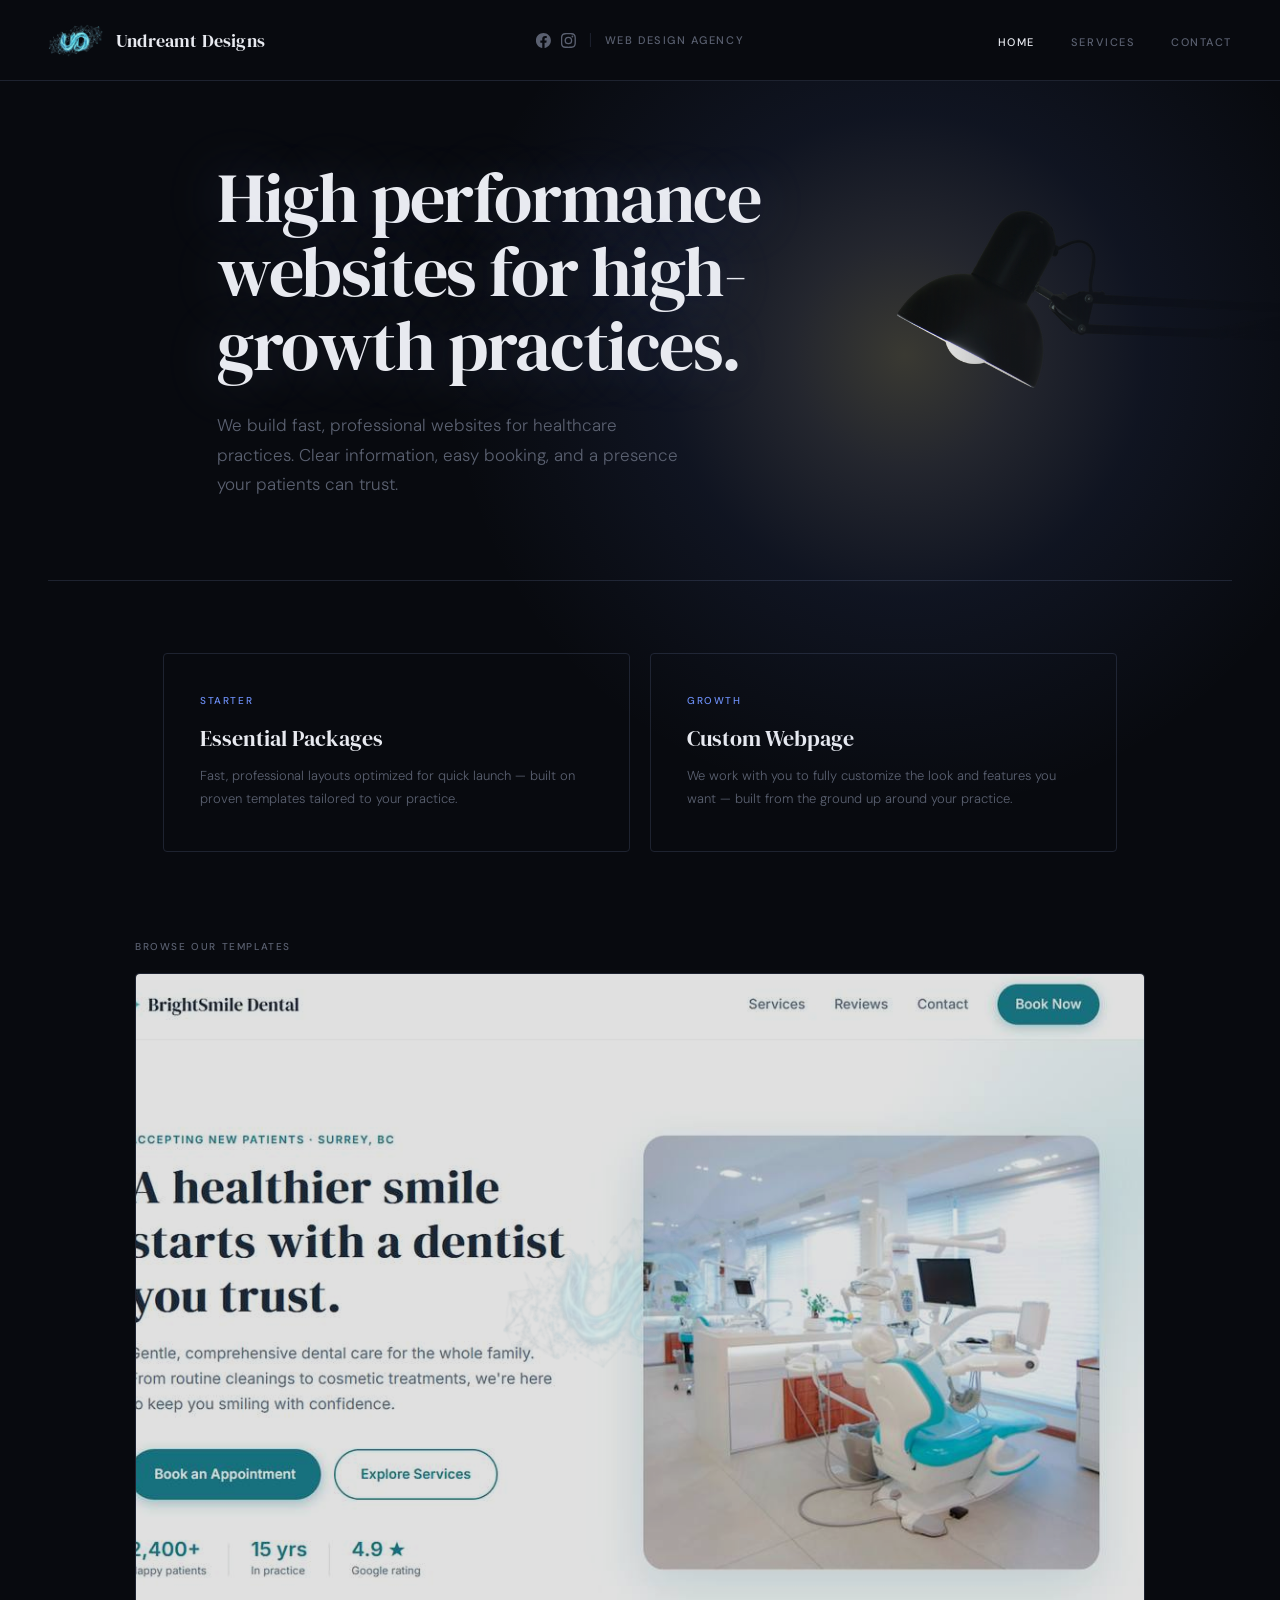
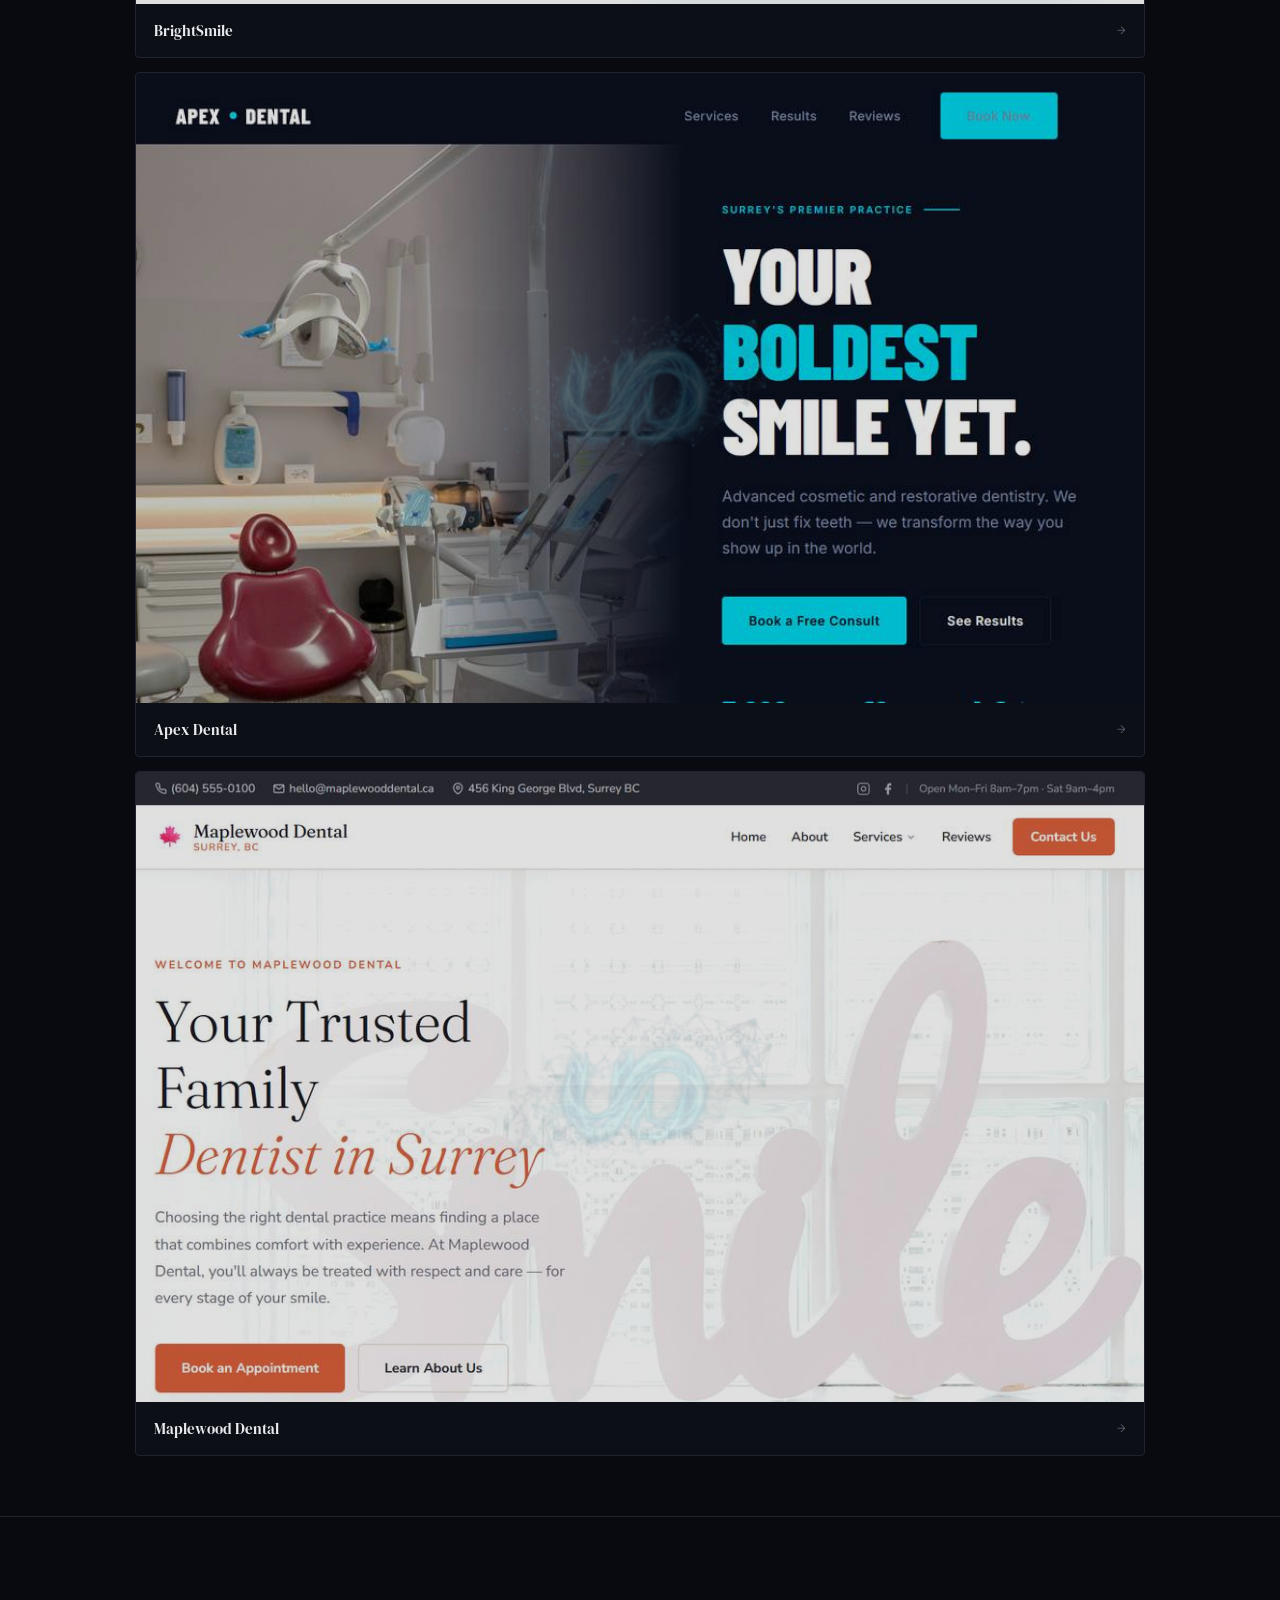
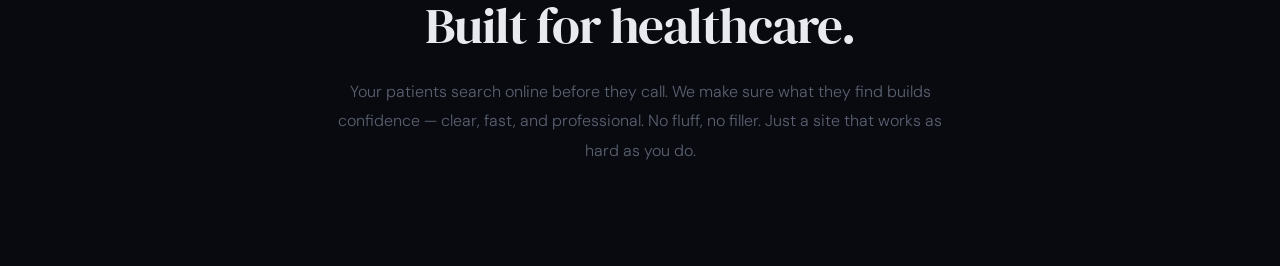
==== commit 917e5057: "mobile" ====
--- a/index.html
+++ b/index.html
@@ -202,11 +202,10 @@
       display: none;
     }
 
-    /* ── Mobile overrides ── */
-    @media (max-width: 768px) {
-      .nav-center {
-        display: none;
-      }
+  /* Hide mobile social on desktop — shown via mobile media query in style.css */
+  .nav-mobile-social {
+    display: none;
+  }
       .templates-section {
         padding: 0 20px 60px;
       }
@@ -255,6 +254,14 @@
       <li><a href="index.html" class="active">Home</a></li>
       <li><a href="#services">Services</a></li>
       <li><a href="contact.html">Contact</a></li>
+      <li class="nav-mobile-social">
+        <a href="https://www.facebook.com/profile.php?id=61591300474816" target="_blank" rel="noopener" aria-label="Facebook">
+          <svg viewBox="0 0 24 24" xmlns="http://www.w3.org/2000/svg"><path d="M24 12.073C24 5.405 18.627 0 12 0S0 5.405 0 12.073C0 18.1 4.388 23.094 10.125 24v-8.437H7.078v-3.49h3.047V9.41c0-3.025 1.792-4.697 4.533-4.697 1.313 0 2.686.235 2.686.235v2.97h-1.514c-1.491 0-1.956.93-1.956 1.887v2.268h3.328l-.532 3.49h-2.796V24C19.612 23.094 24 18.1 24 12.073z"/></svg>
+        </a>
+        <a href="https://www.instagram.com/undreamt_designs/" target="_blank" rel="noopener" aria-label="Instagram">
+          <svg viewBox="0 0 24 24" xmlns="http://www.w3.org/2000/svg"><path d="M12 2.163c3.204 0 3.584.012 4.85.07 3.252.148 4.771 1.691 4.919 4.919.058 1.265.069 1.645.069 4.849 0 3.205-.012 3.584-.069 4.849-.149 3.225-1.664 4.771-4.919 4.919-1.266.058-1.644.07-4.85.07-3.204 0-3.584-.012-4.849-.07-3.26-.149-4.771-1.699-4.919-4.92-.058-1.265-.07-1.644-.07-4.849 0-3.204.013-3.583.07-4.849.149-3.227 1.664-4.771 4.919-4.919 1.266-.057 1.645-.069 4.849-.069zM12 0C8.741 0 8.333.014 7.053.072 2.695.272.273 2.69.073 7.052.014 8.333 0 8.741 0 12c0 3.259.014 3.668.072 4.948.2 4.358 2.618 6.78 6.98 6.98C8.333 23.986 8.741 24 12 24c3.259 0 3.668-.014 4.948-.072 4.354-.2 6.782-2.618 6.979-6.98.059-1.28.073-1.689.073-4.948 0-3.259-.014-3.667-.072-4.947-.196-4.354-2.617-6.78-6.979-6.98C15.668.014 15.259 0 12 0zm0 5.838a6.162 6.162 0 100 12.324 6.162 6.162 0 000-12.324zM12 16a4 4 0 110-8 4 4 0 010 8zm6.406-11.845a1.44 1.44 0 100 2.881 1.44 1.44 0 000-2.881z"/></svg>
+        </a>
+      </li>
     </ul>
   </nav>
 
--- a/style.css
+++ b/style.css
@@ -442,10 +442,38 @@
 
   nav ul {
     gap: 18px;
+    align-items: center;
   }
 
   nav ul a {
     font-size: 10px;
+  }
+
+  /* Social icons after nav links on mobile */
+  .nav-mobile-social {
+    display: flex;
+    align-items: center;
+    gap: 14px;
+    padding-left: 6px;
+    border-left: 1px solid #1E2330;
+  }
+
+  .nav-mobile-social a {
+    display: flex;
+    align-items: center;
+    color: #5A6070;
+    text-decoration: none;
+    transition: color 0.2s ease;
+  }
+
+  .nav-mobile-social a:hover {
+    color: #E8EAF0;
+  }
+
+  .nav-mobile-social svg {
+    width: 14px;
+    height: 14px;
+    fill: currentColor;
   }
 
   /* ── Hero ── */
@@ -462,10 +490,39 @@
     max-width: 100%;
     margin-right: 0;
     z-index: 2;
-  }
-
+    position: relative;
+  }
+
+  /* Lamp as faint ghost behind text */
   .hero-lamp {
-    display: none;
+    display: block;
+    position: absolute;
+    right: -40px;
+    top: 50%;
+    transform: translateY(-50%);
+    width: 70vw;
+    max-width: 300px;
+    pointer-events: none;
+    z-index: 1;
+    opacity: 0.25;
+    -webkit-mask-image: linear-gradient(
+      to left,
+      transparent 0%,
+      rgba(0,0,0,0.5) 30%,
+      black 70%,
+      black 100%
+    );
+    mask-image: linear-gradient(
+      to left,
+      transparent 0%,
+      rgba(0,0,0,0.5) 30%,
+      black 70%,
+      black 100%
+    );
+  }
+
+  .hero-lamp .lamp-img {
+    mix-blend-mode: normal;
   }
 
   .hero::after {
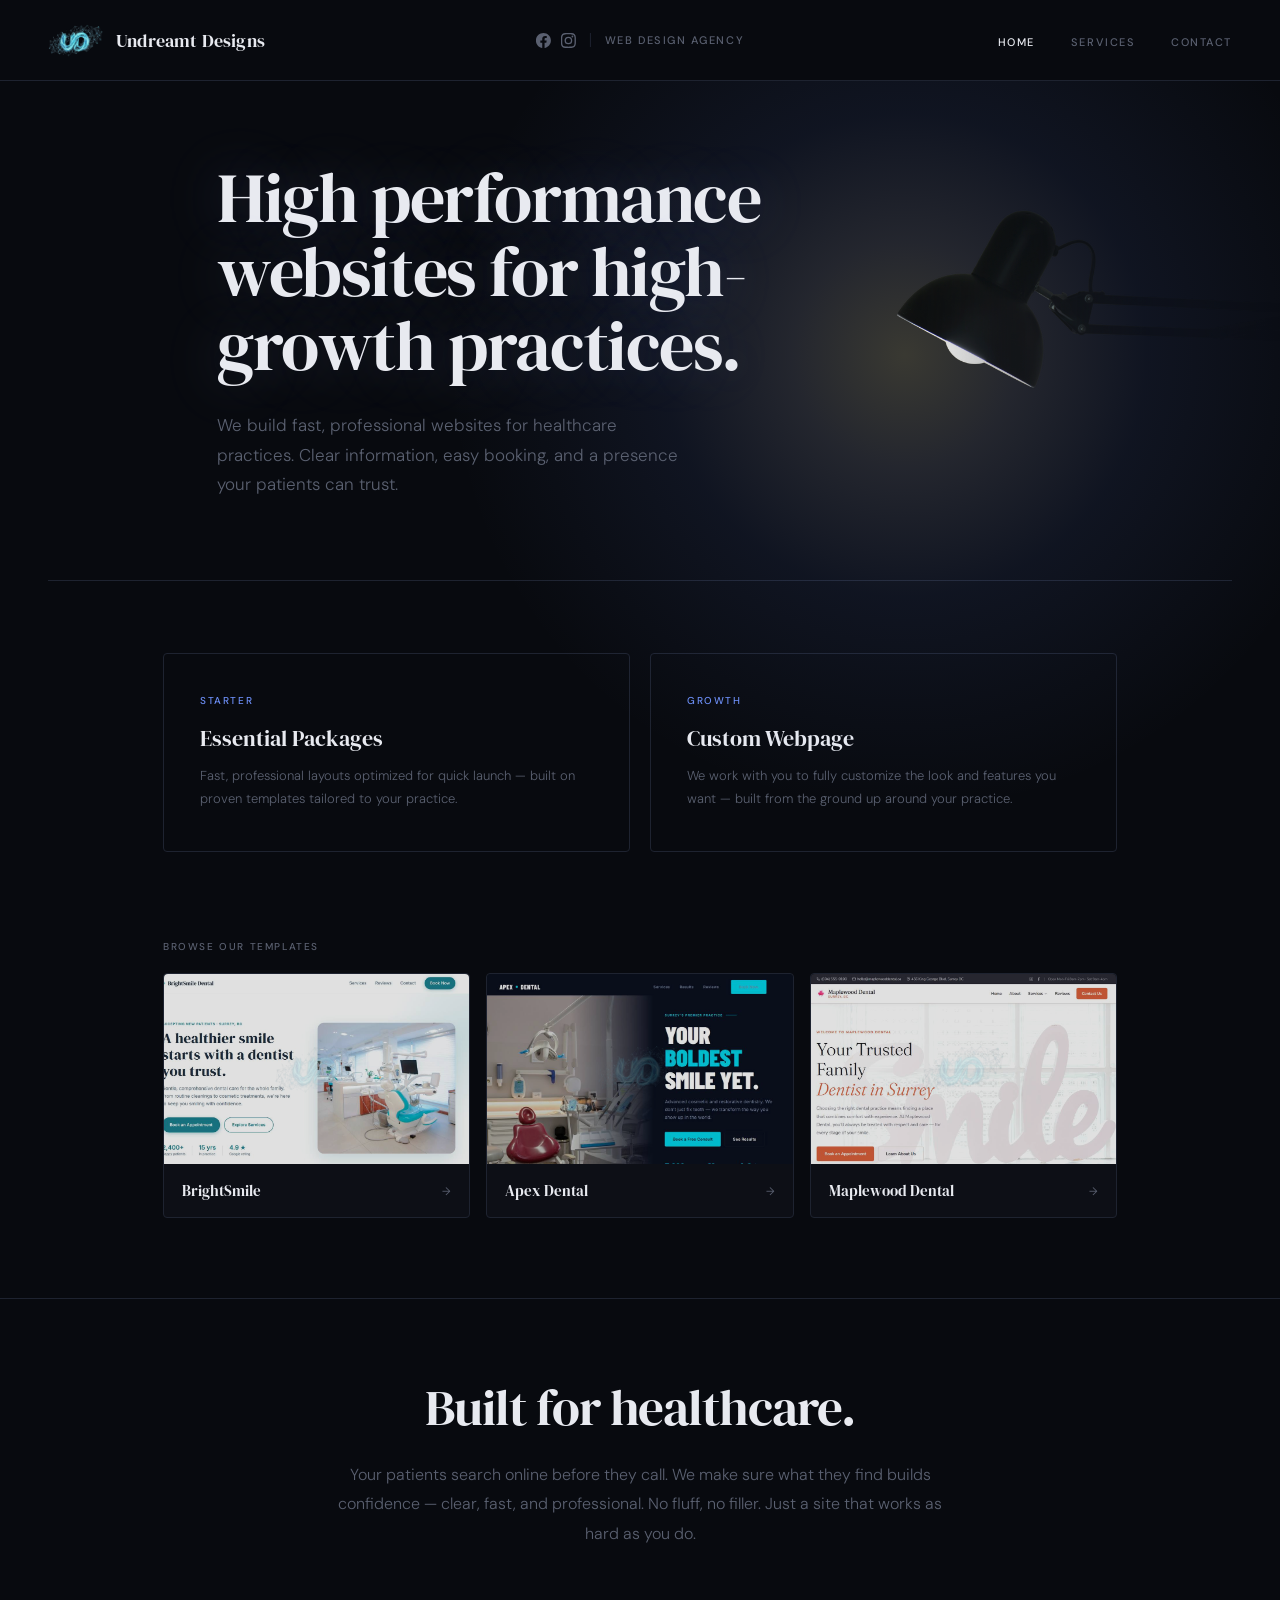
==== commit 52a07445: "h" ====
--- a/index.html
+++ b/index.html
@@ -9,11 +9,11 @@
   <link href="https://fonts.googleapis.com/css2?family=DM+Serif+Display&family=DM+Sans:wght@300;400;500&display=swap" rel="stylesheet" />
   <link rel="stylesheet" href="style.css" />
   <style>
-    html {
-      scroll-behavior: smooth;
-    }
-
-    /* ── Nav center group ── */
+    html { scroll-behavior: smooth; }
+
+    /* ═══════════════════════════════════
+       NAV CENTER GROUP (desktop only)
+    ═══════════════════════════════════ */
     .nav-center {
       position: absolute;
       left: 50%;
@@ -38,9 +38,7 @@
       text-decoration: none;
     }
 
-    .nav-social a:hover {
-      color: #E8EAF0;
-    }
+    .nav-social a:hover { color: #E8EAF0; }
 
     .nav-social svg {
       width: 15px;
@@ -62,7 +60,14 @@
       background: #1E2330;
     }
 
-    /* ── Template Showcase ── */
+    /* Mobile social row — hidden on desktop */
+    .nav-mobile-social-row {
+      display: none;
+    }
+
+    /* ═══════════════════════════════════
+       TEMPLATE SHOWCASE
+    ═══════════════════════════════════ */
     .templates-section {
       max-width: 1050px;
       margin: 0 auto;
@@ -85,7 +90,6 @@
       gap: 16px;
     }
 
-    /* ── Template Card pop-out ── */
     .template-card {
       border: 1px solid #1E2330;
       border-radius: 4px;
@@ -99,12 +103,11 @@
 
     .template-card:hover {
       transform: scale(1.045) translateY(-6px);
-      box-shadow: 0 24px 48px rgba(0, 0, 0, 0.55);
+      box-shadow: 0 24px 48px rgba(0,0,0,0.55);
       border-color: #6C8EF5;
       z-index: 10;
     }
 
-    /* ── Watermark overlay ── */
     .template-thumb-wrap {
       overflow: hidden;
       border-radius: 4px 4px 0 0;
@@ -134,9 +137,7 @@
       transition: filter 0.3s ease;
     }
 
-    .template-card:hover .template-thumb {
-      filter: brightness(1);
-    }
+    .template-card:hover .template-thumb { filter: brightness(1); }
 
     .template-summary {
       padding: 16px 18px;
@@ -190,38 +191,56 @@
       padding-bottom: 2px;
     }
 
-    .template-detail a:hover {
-      opacity: 0.75;
-    }
-
-    details summary {
-      list-style: none;
-    }
-
-    details summary::-webkit-details-marker {
-      display: none;
-    }
-
-  /* Hide mobile social on desktop — shown via mobile media query in style.css */
-  .nav-mobile-social {
-    display: none;
-  }
-      .templates-section {
-        padding: 0 20px 60px;
+    .template-detail a:hover { opacity: 0.75; }
+
+    details summary { list-style: none; }
+    details summary::-webkit-details-marker { display: none; }
+
+    /* ═══════════════════════════════════
+       MOBILE OVERRIDES
+    ═══════════════════════════════════ */
+    @media (max-width: 768px) {
+      /* Hide desktop center group */
+      .nav-center { display: none; }
+
+      /* Social icons sit on their own row below the nav links */
+      .nav-mobile-social-row {
+        display: flex;
+        align-items: center;
+        gap: 16px;
+        width: 100%;
+        padding-top: 4px;
+        border-top: 1px solid #1E2330;
+        margin-top: 2px;
       }
+
+      .nav-mobile-social-row a {
+        display: flex;
+        align-items: center;
+        color: #5A6070;
+        text-decoration: none;
+        transition: color 0.2s ease;
+      }
+
+      .nav-mobile-social-row a:hover { color: #E8EAF0; }
+
+      .nav-mobile-social-row svg {
+        width: 15px;
+        height: 15px;
+        fill: currentColor;
+      }
+
+      /* Templates */
+      .templates-section { padding: 0 20px 60px; }
       .templates-grid {
         grid-template-columns: 1fr;
         gap: 14px;
       }
-      .template-card:hover {
-        transform: none;
-      }
+      .template-card:hover { transform: none; }
     }
 
     @media (max-width: 480px) {
-      .templates-section {
-        padding: 0 16px 52px;
-      }
+      .templates-section { padding: 0 16px 52px; }
     }
   </style>
 </head>
@@ -233,36 +252,35 @@
       <span class="logo-text">Undreamt Designs</span>
     </div>
 
+    <!-- Desktop: icons + label centred in nav -->
     <div class="nav-center">
       <div class="nav-social">
-        <a href="https://www.facebook.com/profile.php?id=61591300474816" target="_blank" rel="noopener" aria-label="Facebook">
-          <svg viewBox="0 0 24 24" xmlns="http://www.w3.org/2000/svg">
-            <path d="M24 12.073C24 5.405 18.627 0 12 0S0 5.405 0 12.073C0 18.1 4.388 23.094 10.125 24v-8.437H7.078v-3.49h3.047V9.41c0-3.025 1.792-4.697 4.533-4.697 1.313 0 2.686.235 2.686.235v2.97h-1.514c-1.491 0-1.956.93-1.956 1.887v2.268h3.328l-.532 3.49h-2.796V24C19.612 23.094 24 18.1 24 12.073z"/>
-          </svg>
-        </a>
-        <a href="https://www.instagram.com/undreamt_designs/" target="_blank" rel="noopener" aria-label="Instagram">
-          <svg viewBox="0 0 24 24" xmlns="http://www.w3.org/2000/svg">
-            <path d="M12 2.163c3.204 0 3.584.012 4.85.07 3.252.148 4.771 1.691 4.919 4.919.058 1.265.069 1.645.069 4.849 0 3.205-.012 3.584-.069 4.849-.149 3.225-1.664 4.771-4.919 4.919-1.266.058-1.644.07-4.85.07-3.204 0-3.584-.012-4.849-.07-3.26-.149-4.771-1.699-4.919-4.92-.058-1.265-.07-1.644-.07-4.849 0-3.204.013-3.583.07-4.849.149-3.227 1.664-4.771 4.919-4.919 1.266-.057 1.645-.069 4.849-.069zM12 0C8.741 0 8.333.014 7.053.072 2.695.272.273 2.69.073 7.052.014 8.333 0 8.741 0 12c0 3.259.014 3.668.072 4.948.2 4.358 2.618 6.78 6.98 6.98C8.333 23.986 8.741 24 12 24c3.259 0 3.668-.014 4.948-.072 4.354-.2 6.782-2.618 6.979-6.98.059-1.28.073-1.689.073-4.948 0-3.259-.014-3.667-.072-4.947-.196-4.354-2.617-6.78-6.979-6.98C15.668.014 15.259 0 12 0zm0 5.838a6.162 6.162 0 100 12.324 6.162 6.162 0 000-12.324zM12 16a4 4 0 110-8 4 4 0 010 8zm6.406-11.845a1.44 1.44 0 100 2.881 1.44 1.44 0 000-2.881z"/>
-          </svg>
-        </a>
-      </div>
-      <div class="nav-divider"></div>
-      <span class="nav-agency-label">Web Design Agency</span>
-    </div>
-
-    <ul>
-      <li><a href="index.html" class="active">Home</a></li>
-      <li><a href="#services">Services</a></li>
-      <li><a href="contact.html">Contact</a></li>
-      <li class="nav-mobile-social">
         <a href="https://www.facebook.com/profile.php?id=61591300474816" target="_blank" rel="noopener" aria-label="Facebook">
           <svg viewBox="0 0 24 24" xmlns="http://www.w3.org/2000/svg"><path d="M24 12.073C24 5.405 18.627 0 12 0S0 5.405 0 12.073C0 18.1 4.388 23.094 10.125 24v-8.437H7.078v-3.49h3.047V9.41c0-3.025 1.792-4.697 4.533-4.697 1.313 0 2.686.235 2.686.235v2.97h-1.514c-1.491 0-1.956.93-1.956 1.887v2.268h3.328l-.532 3.49h-2.796V24C19.612 23.094 24 18.1 24 12.073z"/></svg>
         </a>
         <a href="https://www.instagram.com/undreamt_designs/" target="_blank" rel="noopener" aria-label="Instagram">
           <svg viewBox="0 0 24 24" xmlns="http://www.w3.org/2000/svg"><path d="M12 2.163c3.204 0 3.584.012 4.85.07 3.252.148 4.771 1.691 4.919 4.919.058 1.265.069 1.645.069 4.849 0 3.205-.012 3.584-.069 4.849-.149 3.225-1.664 4.771-4.919 4.919-1.266.058-1.644.07-4.85.07-3.204 0-3.584-.012-4.849-.07-3.26-.149-4.771-1.699-4.919-4.92-.058-1.265-.07-1.644-.07-4.849 0-3.204.013-3.583.07-4.849.149-3.227 1.664-4.771 4.919-4.919 1.266-.057 1.645-.069 4.849-.069zM12 0C8.741 0 8.333.014 7.053.072 2.695.272.273 2.69.073 7.052.014 8.333 0 8.741 0 12c0 3.259.014 3.668.072 4.948.2 4.358 2.618 6.78 6.98 6.98C8.333 23.986 8.741 24 12 24c3.259 0 3.668-.014 4.948-.072 4.354-.2 6.782-2.618 6.979-6.98.059-1.28.073-1.689.073-4.948 0-3.259-.014-3.667-.072-4.947-.196-4.354-2.617-6.78-6.979-6.98C15.668.014 15.259 0 12 0zm0 5.838a6.162 6.162 0 100 12.324 6.162 6.162 0 000-12.324zM12 16a4 4 0 110-8 4 4 0 010 8zm6.406-11.845a1.44 1.44 0 100 2.881 1.44 1.44 0 000-2.881z"/></svg>
         </a>
-      </li>
+      </div>
+      <div class="nav-divider"></div>
+      <span class="nav-agency-label">Web Design Agency</span>
+    </div>
+
+    <ul>
+      <li><a href="index.html" class="active">Home</a></li>
+      <li><a href="#services">Services</a></li>
+      <li><a href="contact.html">Contact</a></li>
     </ul>
+
+    <!-- Mobile: icons on their own row below the links -->
+    <div class="nav-mobile-social-row">
+      <a href="https://www.facebook.com/profile.php?id=61591300474816" target="_blank" rel="noopener" aria-label="Facebook">
+        <svg viewBox="0 0 24 24" xmlns="http://www.w3.org/2000/svg"><path d="M24 12.073C24 5.405 18.627 0 12 0S0 5.405 0 12.073C0 18.1 4.388 23.094 10.125 24v-8.437H7.078v-3.49h3.047V9.41c0-3.025 1.792-4.697 4.533-4.697 1.313 0 2.686.235 2.686.235v2.97h-1.514c-1.491 0-1.956.93-1.956 1.887v2.268h3.328l-.532 3.49h-2.796V24C19.612 23.094 24 18.1 24 12.073z"/></svg>
+      </a>
+      <a href="https://www.instagram.com/undreamt_designs/" target="_blank" rel="noopener" aria-label="Instagram">
+        <svg viewBox="0 0 24 24" xmlns="http://www.w3.org/2000/svg"><path d="M12 2.163c3.204 0 3.584.012 4.85.07 3.252.148 4.771 1.691 4.919 4.919.058 1.265.069 1.645.069 4.849 0 3.205-.012 3.584-.069 4.849-.149 3.225-1.664 4.771-4.919 4.919-1.266.058-1.644.07-4.85.07-3.204 0-3.584-.012-4.849-.07-3.26-.149-4.771-1.699-4.919-4.92-.058-1.265-.07-1.644-.07-4.849 0-3.204.013-3.583.07-4.849.149-3.227 1.664-4.771 4.919-4.919 1.266-.057 1.645-.069 4.849-.069zM12 0C8.741 0 8.333.014 7.053.072 2.695.272.273 2.69.073 7.052.014 8.333 0 8.741 0 12c0 3.259.014 3.668.072 4.948.2 4.358 2.618 6.78 6.98 6.98C8.333 23.986 8.741 24 12 24c3.259 0 3.668-.014 4.948-.072 4.354-.2 6.782-2.618 6.979-6.98.059-1.28.073-1.689.073-4.948 0-3.259-.014-3.667-.072-4.947-.196-4.354-2.617-6.78-6.979-6.98C15.668.014 15.259 0 12 0zm0 5.838a6.162 6.162 0 100 12.324 6.162 6.162 0 000-12.324zM12 16a4 4 0 110-8 4 4 0 010 8zm6.406-11.845a1.44 1.44 0 100 2.881 1.44 1.44 0 000-2.881z"/></svg>
+      </a>
+    </div>
   </nav>
 
   <section class="hero">
